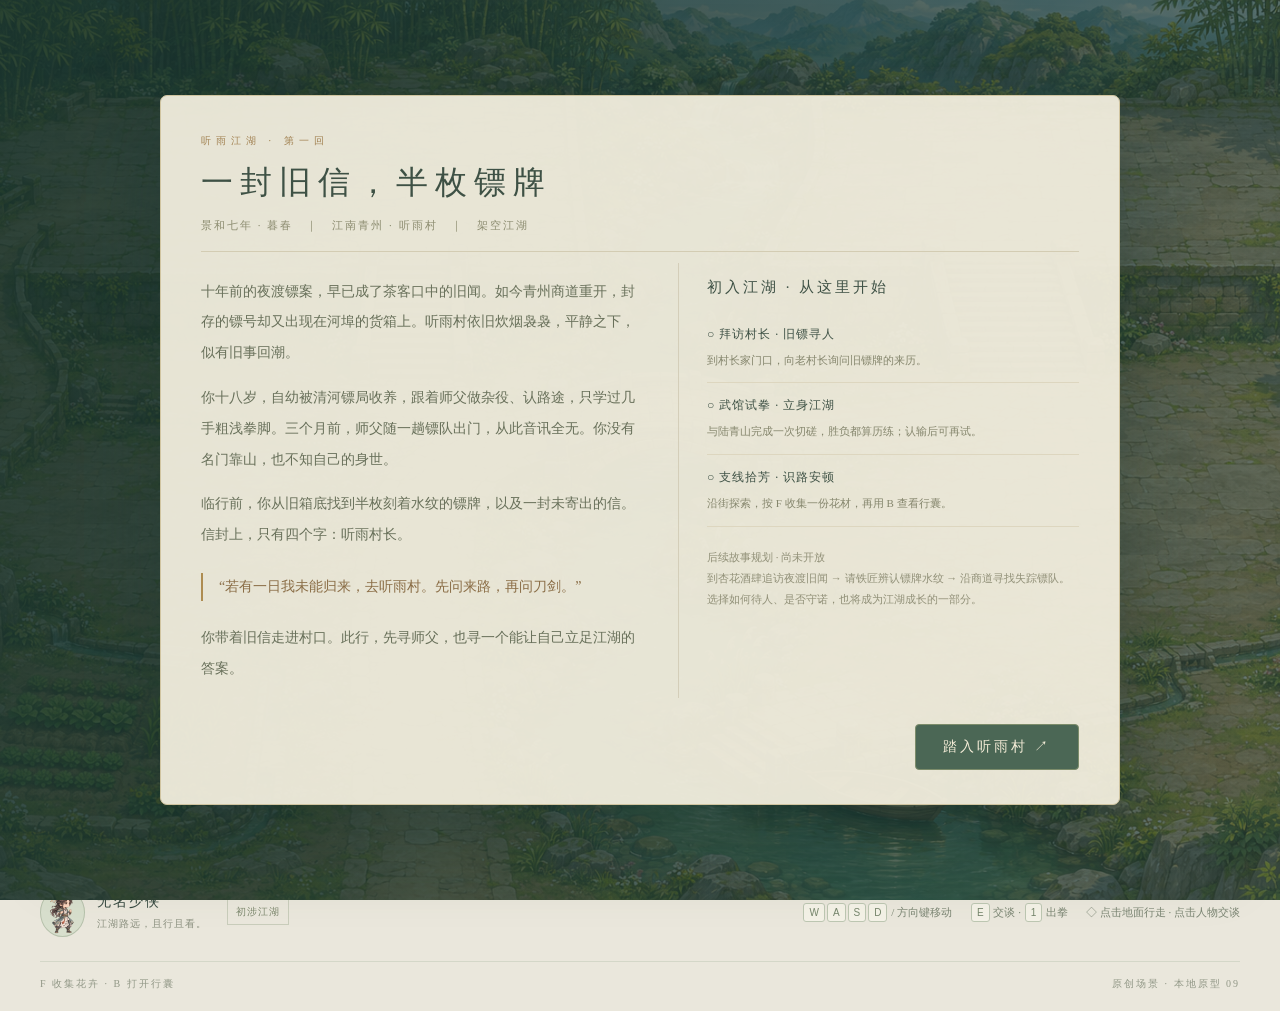
==== index.html @ 092a68ad "Publish Tingyu Jianghu game and GitHub Pages workflow" ====
<!doctype html>
<html lang="zh-CN">
<head>
  <meta charset="UTF-8">
  <meta name="viewport" content="width=device-width, initial-scale=1.0">
  <meta name="theme-color" content="#eae5d8">
  <title>听雨江湖 · 初入听雨村</title>
  <link rel="stylesheet" href="style.css?v=b05a15b15259">
  <link rel="stylesheet" href="battle.css?v=6c089af045e4">
  <link rel="stylesheet" href="map-ui.css?v=7aeaa9b37c58">
  <link rel="stylesheet" href="inventory.css?v=59de237c12a7">
  <link rel="stylesheet" href="story.css?v=f303fef5de98">
</head>
<body>
  <main class="shell">
    <header class="masthead">
      <a class="brand" href="./" aria-label="听雨江湖首页"><span class="seal">听<br>雨</span><div><h1>听雨江湖</h1><p>A LITTLE WORLD OF WUXIA</p></div></a>
      <div class="chapter"><span>江湖手记 · 第一回</span><strong>一蓑烟雨，初入江湖。</strong></div>
      <div class="header-actions"><button id="story-toggle" class="story-toggle" type="button">江湖手记</button><button id="sound-toggle" class="quiet-button" type="button" aria-pressed="false">♫ <span>开启山水声</span></button></div>
    </header>
    <section class="game-frame" aria-label="听雨村探索场景">
      <canvas id="game" width="1280" height="800" tabindex="0" aria-label="用方向键或 WASD 移动，靠近人物后按 E 对话，也可点击地图移动和点击人物对话"></canvas>
      <div class="map-heading"><strong>听雨村</strong><span>·</span><small id="area-name">南埠村口</small></div>
      <button class="quest" id="quest" type="button" title="自动前往村长家拜访老村长"><span id="quest-check">○</span><span id="quest-text">拜访老村长</span><span aria-hidden="true">↗</span></button>
      <button id="interaction" class="interaction" type="button" hidden><kbd>E</kbd> 与老村长交谈</button>
      <div id="loading" class="loading">正在铺开江湖画卷…</div>
      <button id="gather-prompt" class="gather-prompt" type="button" hidden><kbd>F</kbd><span id="gather-label">收集</span></button>
      <div class="map-bottom"><div class="map-buttons"><button id="bag-toggle" class="bag-button" type="button">行囊 <span id="bag-count">0</span> · B</button><button id="find-trainer" class="map-action" type="button">⚔ 寻访武师</button><button id="reset" class="map-action" type="button">↺ 回到村口</button></div></div>
      <div id="dialogue" class="dialogue" hidden role="dialog" aria-modal="true" aria-labelledby="speaker-name">
        <div class="portrait-wrap"><img src="assets/q/village-chief.png" alt="老村长，银发白须，拄着木杖，神情亲切"><span>听雨村 · 村长</span></div>
        <div class="dialogue-content"><div class="speaker-row"><h3 id="speaker-name">老村长</h3><button id="close-dialogue" aria-label="关闭对话" type="button">×</button></div><p id="dialogue-text"></p><div id="choices" class="choices"></div><button id="dialogue-next" type="button">继续 <span>↵</span></button></div>
      </div>
      <section id="battle" class="battle" hidden aria-label="演武场回合制切磋">
        <header class="battle-heading"><div><small id="battle-location">听雨武馆 · 演武院</small><h2>以武会友</h2></div><div class="round-badge">第 <strong id="battle-round">一</strong> 回合<span id="battle-phase">你的回合</span></div><button id="battle-yield" type="button">认输离场 ↗</button></header>
        <div class="combatants">
          <div class="fighter-card hero-card"><div class="fighter-title"><span>你</span><strong>无名少侠</strong><small>拳脚 · 初学</small></div><div class="stat"><span>气血</span><div id="hero-hp-meter" class="meter hp" role="progressbar" aria-label="少侠气血" aria-valuemin="0" aria-valuemax="100"><i id="hero-hp-bar"></i></div><b id="hero-hp">100 / 100</b></div><div class="stat"><span>灵力</span><div id="hero-mp-meter" class="meter mp" role="progressbar" aria-label="少侠灵力" aria-valuemin="0" aria-valuemax="60"><i id="hero-mp-bar"></i></div><b id="hero-mp">10 / 60</b></div></div>
          <span class="versus">切 磋</span>
          <div class="fighter-card enemy-card"><div class="fighter-title"><span>友</span><strong>陆青山</strong><small>听雨村武师</small></div><div class="stat"><span>气血</span><div id="enemy-hp-meter" class="meter hp" role="progressbar" aria-label="陆青山气血" aria-valuemin="0" aria-valuemax="120"><i id="enemy-hp-bar"></i></div><b id="enemy-hp">120 / 120</b></div><div class="stat"><span>灵力</span><div id="enemy-mp-meter" class="meter mp" role="progressbar" aria-label="陆青山灵力" aria-valuemin="0" aria-valuemax="60"><i id="enemy-mp-bar"></i></div><b id="enemy-mp">30 / 60</b></div></div>
        </div>
        <div class="battle-stage" id="battle-stage">
          <canvas id="battle-canvas" aria-label="双方出招、受击和灵力特效的动态战斗画面"></canvas>
          <div id="battle-callout" class="battle-callout">拳脚见真章，点到即止。</div>
          <div class="skill-title" aria-hidden="true"><small>听雨武学</small><strong>推山掌</strong><span>掌风如岳 · 劲贯山河</span></div><span class="stage-caption" id="stage-caption">武馆切磋 · 点到即止</span>
        </div>
        <div class="battle-dock"><div class="battle-toolbar"><span class="q-mode-tag">国风Q版 · 以武会友</span><a href="effects.html" target="_blank" rel="noopener">招式观赏 ↗</a><a href="characters.html" target="_blank" rel="noopener">人物图鉴 ↗</a></div><div class="battle-log"><small>战况 · <span id="turn-hint">请选择行动</span></small><ol id="combat-log" aria-live="polite" aria-relevant="additions"></ol></div><div class="battle-actions"><button id="attack-button" class="attack-button" type="button"><span class="action-icon">拳</span><span><strong>普通攻击</strong><small>徒手出拳 · 灵力 +10</small></span><kbd>1</kbd></button><button id="skill-button" class="skill-button" type="button" disabled title="主角尚未习得技能；普通攻击积攒的灵力，习得技能后可用于释放技能。"><span class="action-icon">术</span><span><strong>技能攻击</strong><small>尚未习得 · 暂不可用</small></span><span class="locked-mark">锁</span></button></div><p class="battle-tip">普通攻击积攒灵力；武师施展「推山掌」消耗 20 灵力。每次切磋重置双方状态。</p></div>
        <div id="battle-result" class="battle-result" hidden role="dialog" aria-modal="true" aria-labelledby="result-title"><div class="result-paper"><small>点到即止 · 以武会友</small><h3 id="result-title">切磋获胜</h3><p id="result-message"></p><div class="result-actions"><button id="battle-again" type="button">再切磋一次</button><button id="battle-return" type="button">返回听雨村 ↗</button></div></div></div>
      </section>
    </section>
    <footer class="below-map"><div class="character-chip"><img src="assets/q/hero-idle.png" alt="Q版无名少侠"><div><strong>无名少侠</strong><span>江湖路远，且行且看。</span></div><span class="level">初涉江湖</span></div><div class="controls"><span><kbd>W</kbd><kbd>A</kbd><kbd>S</kbd><kbd>D</kbd> / 方向键移动</span><span><kbd>E</kbd> 交谈 · <kbd>1</kbd> 出拳</span><span class="mouse-hint">◇ 点击地面行走 · 点击人物交谈</span></div></footer>
    <div class="page-note"><span>F 收集花卉 · B 打开行囊</span><span>原创场景 · 本地原型 09</span></div>
    <div id="announcement" role="status" aria-live="polite"></div>
  </main>
  <section id="story-opening" class="story-overlay" role="dialog" aria-modal="true" aria-labelledby="story-title"><div class="story-paper"><span class="story-kicker">听雨江湖 · 第一回</span><h2 id="story-title">一封旧信，半枚镖牌</h2><p class="story-time">景和七年 · 暮春　｜　江南青州 · 听雨村　｜　架空江湖</p><div class="story-columns"><div class="story-copy"><p>十年前的夜渡镖案，早已成了茶客口中的旧闻。如今青州商道重开，封存的镖号却又出现在河埠的货箱上。听雨村依旧炊烟袅袅，平静之下，似有旧事回潮。</p><p>你十八岁，自幼被清河镖局收养，跟着师父做杂役、认路途，只学过几手粗浅拳脚。三个月前，师父随一趟镖队出门，从此音讯全无。你没有名门靠山，也不知自己的身世。</p><p>临行前，你从旧箱底找到半枚刻着水纹的镖牌，以及一封未寄出的信。信封上，只有四个字：听雨村长。</p><blockquote>“若有一日我未能归来，去听雨村。先问来路，再问刀剑。”</blockquote><p>你带着旧信走进村口。此行，先寻师父，也寻一个能让自己立足江湖的答案。</p></div><div class="story-plan"><h3>初入江湖 · 从这里开始</h3><ol id="story-goals"></ol><p class="story-future">后续故事规划 · 尚未开放<br>到杏花酒肆追访夜渡旧闻 → 请铁匠辨认镖牌水纹 → 沿商道寻找失踪镖队。选择如何待人、是否守诺，也将成为江湖成长的一部分。</p></div></div><button id="story-enter" class="story-enter" type="button" disabled>踏入听雨村 ↗</button></div></section>
  <div id="inventory" class="bag-overlay" hidden role="dialog" aria-modal="true" aria-labelledby="bag-title"><section class="bag-paper"><header class="bag-header"><div><small>江南拾芳 · 随身收藏</small><h2 id="bag-title">少侠行囊</h2></div><button type="button" class="bag-close" id="bag-close" aria-label="关闭背包">×</button></header><p id="bag-summary" class="bag-summary"></p><div class="bag-content"><div id="bag-grid" class="bag-grid" aria-label="背包物品"></div><div class="bag-detail"><div id="bag-detail"></div><div id="discard-menu" class="discard-menu" hidden><p id="discard-name"></p><small>每次丢弃 1 件，丢弃后无法恢复。</small><button id="discard-confirm" type="button">F 确认丢弃</button><button id="discard-cancel" type="button">取消</button></div><p id="bag-feedback" role="status" aria-live="polite"></p></div></div><p class="bag-hint">靠近花草后按 F 收集 · 右键物品后按 F 丢弃 1 件 · Esc 取消 / B 关闭<br><span id="bag-save"></span></p></section></div>
  <script src="combat-rules.js?v=63e7a4c0273d"></script>
  
  <script src="battle-moves.js?v=f5ea6c42d061"></script>
  <script src="sprite-data.js?v=fbec480159ad"></script>
  <script src="sprites.js?v=988a672d74dd"></script>
  <script src="hero-run.js?v=68e877566130"></script>
  <script src="battle-fx.js?v=576c2b19f755"></script>
  <script src="battle-scenes.js?v=ff601210da5a"></script>
  <script src="battle.js?v=c4dcf87f271e"></script>
  <script src="village-map.js?v=37a599cad30b"></script>
  <script src="gathering.js?v=d74dd4d7166d"></script>
  <script src="inventory.js?v=5f279bfc6539"></script>
  <script src="story.js?v=ff6163a1b341"></script>
  <script src="story-view.js?v=45f45557c646"></script>
  <script src="game.js?v=48444708b283"></script>
</body>
</html>
---- style.css ----
:root{color-scheme:light;--ink:#35483f;--muted:#7b8273;--paper:#f2eee3;--line:#d4d6c8;--accent:#647c68}
*{box-sizing:border-box}body{margin:0;background:#eae7dc;color:var(--ink);font-family:"Songti SC","STSong","Noto Serif CJK SC",serif;background-image:radial-gradient(ellipse at 5% 0%,#f9f5e9 0,transparent 60%)}button,a,canvas{-webkit-tap-highlight-color:transparent}button{font:inherit;cursor:pointer}button:focus-visible,a:focus-visible{outline:2px solid #a96c43;outline-offset:4px}button{color:inherit}button:hover{filter:brightness(.92)}.shell{max-width:1360px;margin:auto;padding:30px 40px 20px}.masthead{display:flex;align-items:center;justify-content:space-between;margin-bottom:26px;gap:25px}.brand{display:flex;gap:14px;align-items:center;text-decoration:none;color:inherit}.seal{background:#a45139;color:#fff4d7;display:grid;place-content:center;width:39px;height:55px;font-size:19px;line-height:23px;border-radius:3px 2px 5px 2px;box-shadow:inset 0 0 0 3px #b56a4d,inset 0 0 0 4px #ddb08c;transform:rotate(-3deg)}h1{font-size:29px;letter-spacing:6px;font-weight:600;margin:0 0 5px}.brand p{margin:0;font:8px/1.5 sans-serif;letter-spacing:2.9px;color:#8b9181}.chapter{text-align:center;padding-right:60px}.chapter span{display:block;letter-spacing:4px;color:#899080;font-size:10px;margin-bottom:9px}.chapter strong{font-size:15px;letter-spacing:3px;font-weight:400}.quiet-button{border:1px solid #c7cebf;background:#f3f0e6a8;border-radius:30px;padding:10px 16px;display:flex;gap:9px;font-size:12px;white-space:nowrap}.quiet-button[aria-pressed=true]{background:#dce4d6}.game-frame{position:relative;border:7px solid #f6f3e9;border-radius:7px;box-shadow:0 18px 50px #46534218,0 0 0 1px #c9cdbd;overflow:hidden;background:#cad3b4;isolation:isolate}canvas{display:block;width:100%;height:auto;aspect-ratio:1.6;outline:none;touch-action:none;cursor:crosshair}.location{position:absolute;left:3.5%;top:5%;display:flex;gap:15px;pointer-events:none}.location-line{height:86px;width:2px;background:linear-gradient(#687e61,transparent)}.location small{font-size:11px;letter-spacing:4px;color:#6c8067}.location h2{font-size:36px;letter-spacing:8px;margin:9px 0 7px;font-weight:500}.location p{font-size:11px;letter-spacing:2px;color:#75876d;margin:0}.weather{position:absolute;right:3%;top:5%;display:flex;gap:10px;align-items:center;pointer-events:none}.sun{font:34px serif;color:#a48e55}.weather div{font-size:17px;letter-spacing:3px}.weather small{display:block;font-size:10px;letter-spacing:1px;margin-top:5px;color:#768168}.quest{position:absolute;top:22%;left:3.5%;display:flex;align-items:center;gap:10px;padding:12px 14px;background:#f8f5e3dc;border:1px solid #e8e8cd;box-shadow:0 5px 16px #50633b09;border-radius:3px;pointer-events:none}.quest-icon{font-size:21px;color:#9a8050;border-right:1px solid #c9cdb4;padding-right:12px}.quest small{font-size:10px;letter-spacing:3px;color:#8b9478}.quest p{font-size:12px;margin:5px 0 0}.quest #quest-check{margin-left:5px;color:#9b9f7c}.quest.done{background:#edf1dedf}.quest.done #quest-check{color:#54744e}.map-bottom{position:absolute;bottom:17px;left:24px;right:20px;display:flex;align-items:center;justify-content:space-between}.map-caption{font-size:10px;letter-spacing:3px;color:#536b4f;background:#f3f3dd9c;padding:7px 10px}.map-action{border:1px solid #b8c3a4;background:#f4f2e1dc;border-radius:4px;padding:8px 12px;font-size:11px}.interaction{position:absolute;left:50%;bottom:9%;transform:translateX(-50%);background:#314c3fe8;color:#f4f1d9;border:1px solid #94a187;border-radius:30px;padding:10px 18px;font-size:12px;pointer-events:none;white-space:nowrap;box-shadow:0 4px 15px #304c3c22}.interaction kbd{background:#eff1de;color:#435b42;margin-right:7px}.below-map{display:flex;justify-content:space-between;align-items:center;margin-top:21px;gap:16px}.character-chip{display:flex;align-items:center;gap:12px}.character-chip img{width:45px;height:49px;object-fit:contain;background:#d8dfcd;border-radius:50%;border:1px solid #b7c2ac}.character-chip strong{display:block;font-size:14px;letter-spacing:2px;font-weight:500}.character-chip div>span{font-size:10px;color:#8c9180;display:block;margin-top:6px;letter-spacing:1px}.level{font-size:10px;padding:5px 8px;border:1px solid #c9cdbb;color:#7c876d;letter-spacing:1px;margin-left:8px}.controls{display:flex;gap:18px;font-size:11px;color:#7b8573;align-items:center}.controls>span{white-space:nowrap}kbd{font:10px sans-serif;border:1px solid #bdc7b2;padding:3px 5px;margin:0 1px;border-radius:3px;display:inline-block;background:#f4f2e7;color:#76866c}.page-note{display:flex;justify-content:space-between;margin-top:24px;padding-top:15px;border-top:1px solid #d4d7c8;font-size:10px;letter-spacing:2px;color:#929887}.dialogue{position:absolute;left:3%;right:3%;bottom:5%;min-height:205px;display:flex;background:#f8f4e8f7;box-shadow:0 12px 50px #293e3040;border:1px solid #c2c7ac;border-radius:5px;backdrop-filter:blur(9px);z-index:5;padding:17px 24px 19px 15px;gap:22px}.portrait-wrap{width:122px;flex-shrink:0;text-align:center;border-right:1px solid #d9d9c7;padding-right:12px;background:radial-gradient(ellipse,#d9dfc6 0,transparent 68%)}.portrait-wrap img{width:105px;height:139px;object-fit:contain;filter:drop-shadow(0 3px 3px #43573e24)}.portrait-wrap span{font-size:10px;color:#8b9079;white-space:nowrap;display:block;letter-spacing:1px}.dialogue-content{flex:1;min-width:0;display:flex;flex-direction:column}.speaker-row{display:flex;align-items:center;justify-content:space-between}.speaker-row h3{font-size:20px;letter-spacing:4px;font-weight:500;margin:3px 0 9px}.speaker-row button{border:0;background:none;font:25px sans-serif;color:#90967e;padding:0 6px}.dialogue-content p{font-size:15px;line-height:1.9;letter-spacing:1px;min-height:57px;margin:1px 0 14px}.dialogue-content #dialogue-next{border:0;background:none;align-self:flex-end;font-size:12px;letter-spacing:2px;color:#6e7f60;margin-top:auto;padding:7px 0 0 20px}.dialogue-content #dialogue-next span{font-size:16px;margin-left:8px}.choices{display:flex;gap:10px;flex-wrap:wrap;margin-top:auto}.choices button{background:#e4e8d6;border:1px solid #bdc8aa;border-radius:3px;padding:9px 15px;font-size:12px;letter-spacing:1px}.loading{position:absolute;inset:0;display:grid;place-content:center;background:#e6e9d7;font-size:20px;letter-spacing:6px}#announcement{position:fixed;top:24px;left:50%;transform:translateX(-50%);font-size:13px;background:#334b3feF;color:#f7f0d9;padding:12px 24px;border-radius:5px;opacity:0;pointer-events:none;transition:opacity .2s;z-index:10}#announcement.visible{opacity:1}[hidden]{display:none!important}@media(min-width:1500px){.shell{padding-top:40px}}@media(max-width:1000px){.shell{padding:22px}.chapter{padding:0}.mouse-hint{display:none}.controls{gap:10px}.quest{top:25%;padding:8px 10px}.location h2{font-size:28px}.location p{display:none}}@media(max-width:650px){.shell{padding:15px 10px}.masthead{gap:10px;margin-bottom:16px}.brand{gap:9px}h1{font-size:22px;letter-spacing:3px}.seal{height:45px;width:32px;font-size:16px;line-height:19px}.brand p{font-size:6px;letter-spacing:1.5px}.chapter{display:none}.quiet-button{font-size:10px;padding:8px 10px}.game-frame{border-width:4px}canvas{height:68vh;min-height:430px;aspect-ratio:auto}.location h2{font-size:28px}.location small{font-size:9px}.weather{top:5%;right:4%}.weather div{font-size:14px}.weather .sun{font-size:28px}.quest{top:23%;gap:7px}.quest p{font-size:10px}.quest small{font-size:9px}.quest-icon{font-size:17px;padding-right:7px}.location-line{height:65px}.below-map{align-items:flex-start;margin-top:15px}.character-chip{gap:7px}.character-chip img{width:35px;height:40px}.character-chip strong{font-size:12px}.character-chip div>span{font-size:9px}.level{display:none}.controls{font-size:10px;flex-direction:column;align-items:flex-end;gap:8px}.controls>span:first-child{font-size:0}.controls>span:first-child kbd{display:none}.controls>span:first-child:after{content:'点击地面移动';font-size:10px}.controls>span:nth-child(2){font-size:0}.controls>span:nth-child(2) kbd{display:none}.controls>span:nth-child(2):after{content:'点击人物交谈';font-size:10px}.dialogue{gap:10px;padding:12px;left:2%;right:2%;bottom:7%;min-height:220px}.portrait-wrap{width:62px;padding-right:6px}.portrait-wrap img{width:58px;height:120px}.portrait-wrap span{font-size:8px;white-space:normal;line-height:1.8}.speaker-row h3{font-size:17px}.dialogue-content p{font-size:13px;line-height:1.8;letter-spacing:0}.choices button{padding:8px;font-size:11px}.page-note{font-size:8px;letter-spacing:1px}.map-bottom{left:12px;right:12px;bottom:12px}.map-caption{font-size:8px;padding:6px}.map-action{font-size:10px}.interaction{font-size:11px}}
---- battle.css ----
/* Layout uses four separate grid rows: heading / status / stage / actions.
   Fighters and all effects are clipped to the stage, never behind the HUD. */
.map-buttons{display:flex;gap:8px}
.game-frame.in-battle{height:760px;min-height:760px}
.in-battle> :not(#battle){visibility:hidden;pointer-events:none}
.battle{position:absolute;inset:0;z-index:8;overflow:hidden;background:#efebdd;color:#35483f;display:grid;grid-template-rows:auto auto minmax(280px,1fr) auto}
.battle-heading{display:flex;align-items:center;justify-content:space-between;gap:12px;padding:21px 4% 16px;background:linear-gradient(100deg,#f7f3e7,#e8e6d7)}
.battle-heading small{font-size:10px;letter-spacing:3px;color:#8a9079}
.battle-heading h2{margin:5px 0 0;font-size:24px;font-weight:500;letter-spacing:6px}
.round-badge{text-align:center;font-size:12px;letter-spacing:3px}
.round-badge strong{font-size:23px;font-weight:400;color:#967b4d}
.round-badge>span{display:block;font-size:10px;letter-spacing:2px;margin-top:5px;color:#6d8066}
.battle-heading>button{border:1px solid #bec5ad;border-radius:3px;background:#f5f1e2aa;padding:9px 11px;font-size:11px}
.combatants{display:flex;align-items:center;justify-content:space-between;gap:20px;padding:0 4% 16px;background:#efecdf;border-bottom:1px solid #c5cbb2;position:relative;z-index:1}
.fighter-card{width:41%;max-width:450px;border:1px solid #b8c3a6;background:#f8f5e9;padding:12px 15px;border-radius:4px;box-shadow:0 3px 13px #4c614309}
.enemy-card{background:#f4eddd;border-color:#c8bda1}
.fighter-title{display:flex;align-items:center;gap:8px;margin-bottom:10px}
.fighter-title>span{display:inline-grid;place-content:center;width:20px;height:20px;border:1px solid #9eaf8d;font-size:10px;background:#e1e8d0}
.enemy-card .fighter-title>span{background:#e7dcc2;border-color:#c4ad87}
.fighter-title strong{font-weight:500;letter-spacing:2px;font-size:16px}
.fighter-title small{font-size:10px;color:#8e947d;margin-left:auto;white-space:nowrap}
.stat{display:flex;align-items:center;gap:8px;margin-top:7px}
.stat>span{font-size:10px;color:#7f8972;white-space:nowrap}
.stat b{width:66px;text-align:right;font:11px/1.2 Georgia,serif;color:#64735e;white-space:nowrap}
.meter{height:7px;background:#d9dbc6;flex:1;min-width:16px;border-radius:5px;overflow:hidden;box-shadow:inset 0 1px 2px #4c63411b}
.meter i{display:block;width:100%;height:100%;border-radius:5px;transition:width .55s cubic-bezier(.16,.8,.25,1)}
.hp i{background:linear-gradient(90deg,#6a8b62,#a1b875)}.mp i{background:linear-gradient(90deg,#5c909b,#9bbdb3)}
.versus{font-size:15px;letter-spacing:6px;color:#87917a;white-space:nowrap}
.battle-stage{position:relative;min-height:280px;overflow:hidden;background:#c8ceb3;isolation:isolate}
.battle-stage>canvas{position:absolute;inset:0;width:100%;height:100%;cursor:default;aspect-ratio:auto;min-height:0}
.battle-callout{position:absolute;left:15%;right:15%;top:14px;text-align:center;font-size:12px;letter-spacing:3px;color:#5b7160;pointer-events:none;text-shadow:0 1px 5px #fff8e1}
.battle-callout:before,.battle-callout:after{content:'—';color:#a9af91;margin:0 12px}
.skill-title{position:absolute;left:50%;top:8px;min-width:190px;transform:translate(-50%,-5px);display:flex;align-items:center;flex-direction:column;gap:4px;padding:5px 22px;opacity:0;pointer-events:none;transition:opacity .18s,transform .18s;background:linear-gradient(90deg,transparent,#294f40d9 25%,#294f40d9 75%,transparent);color:#f2d58b}
.skill-title small{font-size:8px;letter-spacing:5px;color:#c1d6ad}.skill-title strong{font-size:25px;letter-spacing:8px;font-weight:500;line-height:1.1;text-shadow:0 1px 2px #20382d,0 0 12px #d6bc6666}.skill-title>span{font-size:8px;letter-spacing:2px;color:#d7d9b4}
.skill-active .skill-title{opacity:1;transform:translate(-50%,0)}.skill-active .battle-callout{opacity:0}
.stage-caption{position:absolute;bottom:9px;left:15px;font-size:9px;letter-spacing:3px;color:#7e8a70;pointer-events:none}
.battle-dock{padding:13px 4% 12px;background:#f2eee1;border-top:1px solid #c4c9b0;display:grid;grid-template-columns:1fr 1fr;column-gap:25px;row-gap:10px;align-items:center}
.battle-toolbar{grid-column:1/-1;display:flex;align-items:center;gap:18px;padding-bottom:10px;border-bottom:1px solid #d7d9c6;color:#818a73;font-size:10px}
.battle-toolbar .q-mode-tag{margin-right:auto;letter-spacing:2px;color:#66795e}.battle-toolbar a{font-size:11px;color:#748567;text-decoration:none;white-space:nowrap}.battle-toolbar a:hover{color:#a0773b}
.appearance-controls>span{letter-spacing:2px;color:#536e5c}.appearance-controls label{display:flex;align-items:center;gap:7px}
.appearance-controls select{font:11px 'Songti SC',serif;color:#566c59;border:1px solid #c4cbb5;border-radius:3px;background:#f8f5e9;padding:5px 23px 5px 8px;cursor:pointer}
.appearance-controls select:focus-visible{outline:2px solid #82977b;outline-offset:2px}
.battle-log{min-width:0}.battle-log>small{font-size:10px;letter-spacing:2px;color:#939881}.battle-log>small span{color:#748367}
.battle-log ol{list-style:none;padding:0;margin:9px 0 0;height:47px;overflow:auto;scrollbar-width:thin;scrollbar-color:#c1c8af transparent}
.battle-log li{font-size:11px;line-height:1.9;color:#6e7c62}.battle-log li:first-child{color:#3e5946}
.battle-actions{display:flex;gap:10px}.battle-actions>button{width:50%;display:flex;align-items:center;gap:10px;text-align:left;border-radius:4px;padding:12px 10px}
.attack-button{background:#e1e8d1;border:1px solid #92aa7e;color:#3d5c42;box-shadow:inset 0 1px #f2f5e7}
.battle-actions button strong{font-size:14px;font-weight:500;display:block;letter-spacing:2px;white-space:nowrap}
.battle-actions button small{display:block;font-size:9px;color:#7c8d6c;white-space:nowrap;margin-top:6px}
.action-icon{font-size:22px;padding-right:8px;border-right:1px solid #acba98;line-height:32px}
.battle-actions kbd,.locked-mark{margin-left:auto;font-size:10px}
.skill-button{background:#e4e4d7;border:1px solid #c8cbba;color:#939781}.skill-button .action-icon{border-color:#c7cbb8}.skill-button small{color:#999d8a!important}
.locked-mark{border:1px solid #c9ccbb;padding:4px;border-radius:3px;color:#a4a894}
.battle button:disabled{cursor:not-allowed;filter:saturate(.5);opacity:.62}
.battle-tip{grid-column:1/-1;font-size:10px;color:#899178;letter-spacing:.5px;margin:0;text-align:center}
.battle-result{position:absolute;inset:0;background:#34493c70;backdrop-filter:blur(4px);display:grid;place-items:center;padding:20px;z-index:10}
.result-paper{width:min(440px,100%);padding:33px;text-align:center;background:#f4eedc;border:1px solid #d1c49f;box-shadow:0 20px 70px #1d322e40;border-radius:5px}
.result-paper>small{font-size:10px;letter-spacing:4px;color:#9c987c}.result-paper h3{font-size:29px;font-weight:500;letter-spacing:5px;margin:21px 0;color:#617953}
.result-paper p{font-size:13px;line-height:2;letter-spacing:1px;color:#7c826b}.result-actions{display:flex;justify-content:center;gap:10px;margin-top:24px}
.result-actions button{border:1px solid #b6bfa2;background:#e5e8d2;padding:11px 14px;font-size:12px;border-radius:3px;white-space:nowrap}
.result-actions button:last-child{background:#627a5e;color:#f6f0d9;border-color:#627a5e}.is-hit{animation:card-hit .45s ease-out}
@keyframes card-hit{0%,45%{box-shadow:0 0 0 3px #bb62464a;background:#f4d4b8}100%{box-shadow:none}}
@media(max-width:1000px){
  .fighter-card{padding:10px;width:45%}.fighter-title strong{font-size:14px}.fighter-title small{display:none}.combatants{gap:8px}.versus{font-size:12px;letter-spacing:2px}
  .battle-dock{grid-template-columns:1fr;gap:10px}.battle-log{display:flex;align-items:flex-start;gap:10px}.battle-log>small{padding-top:3px;white-space:nowrap;line-height:1.8}.battle-log>small>span{display:block}.battle-log ol{height:40px;margin:0;flex:1}
  .battle-actions>button{justify-content:center;padding:10px 12px}.battle-actions button small{font-size:10px}.battle-actions kbd,.locked-mark{margin-left:10px}.battle-tip{font-size:9px;line-height:1.7}.battle-heading h2{font-size:22px}.stat{gap:5px}.stat b{width:58px}
}
@media(max-width:650px){
  .game-frame.in-battle{height:710px;min-height:710px}.battle{grid-template-rows:auto auto minmax(300px,1fr) auto}.battle-heading{padding:16px 4% 14px}.battle-heading small{font-size:8px;letter-spacing:2px}.battle-heading h2{font-size:20px;letter-spacing:4px}.battle-heading>button{font-size:9px;padding:7px}.round-badge{font-size:10px;letter-spacing:1px}.round-badge strong{font-size:19px}.round-badge>span{font-size:9px}
  .combatants{gap:8px;padding-bottom:14px}.fighter-card{padding:9px 7px;width:49%}.fighter-title{gap:5px;margin-bottom:9px}.fighter-title strong{font-size:12px;letter-spacing:1px}.fighter-title>span{width:17px;height:17px;font-size:9px}.versus{display:none}.stat{gap:4px;margin-top:7px}.stat>span{font-size:9px}.stat b{font-size:10px;width:56px}.meter{height:6px}
  .battle-callout{font-size:11px;letter-spacing:1px;left:5%;right:5%}.battle-dock{padding:10px 4% 12px;gap:8px}.appearance-controls{gap:10px;padding-bottom:8px;font-size:9px}.appearance-controls>span{letter-spacing:1px}.appearance-controls label{gap:4px}.appearance-controls select{font-size:10px;padding:5px}
  .battle-log li{font-size:10px;line-height:1.9}.battle-log>small{font-size:9px;letter-spacing:1px}.battle-actions{gap:8px}.battle-actions>button{padding:9px 7px;gap:8px}.battle-actions button strong{font-size:13px;letter-spacing:1px}.battle-actions button small{font-size:8px}.action-icon{font-size:21px;padding-right:7px}.battle-actions kbd{display:none}.locked-mark{margin-left:0;font-size:8px}.battle-tip{font-size:8px;letter-spacing:0;text-align:left}.result-paper{padding:25px 19px}.result-paper h3{font-size:25px;letter-spacing:3px}.result-paper p{font-size:12px}.result-actions button{font-size:11px}.map-buttons{gap:5px}
}

.portrait-link{margin-left:auto;text-decoration:none;color:#6b8167;font-size:10px;white-space:nowrap}.portrait-link:hover{color:#9b764f}@media(max-width:430px){.appearance-controls{flex-wrap:wrap;gap:7px}.portrait-link{margin-left:0;font-size:9px}.appearance-controls>span{display:none}}

.appearance-note{font-size:9px;color:#8c967e;letter-spacing:0!important}.appearance-controls{flex-wrap:wrap}@media(max-width:650px){.appearance-note{display:none}}
---- map-ui.css ----
/* The painted village is the focus; map controls stay compact at the edges. */
.map-heading{position:absolute;left:18px;top:16px;display:flex;align-items:center;gap:8px;padding:7px 11px;background:#f7f2e6dd;border:1px solid #faf7e8a3;border-radius:4px;color:#3d5141;box-shadow:0 2px 12px #293e2510;pointer-events:none;max-width:calc(100% - 36px)}
.map-heading strong{font-size:14px;font-weight:500;letter-spacing:3px;white-space:nowrap}.map-heading>span{color:#9a9a7c}.map-heading small{font-size:10px;letter-spacing:1px;white-space:nowrap;text-overflow:ellipsis;overflow:hidden;color:#78806a}
.quest{position:absolute;left:18px;top:59px;display:flex;align-items:center;gap:7px;width:auto;max-width:calc(100% - 36px);padding:6px 10px;border:1px solid #e9dfc7;background:#f7f1dfeb;border-radius:4px;box-shadow:0 2px 10px #273d2310;font-size:10px;line-height:1.2;letter-spacing:1px;pointer-events:auto;text-align:left;color:#716747}
.quest #quest-check{margin:0;color:#aa8953;font-size:10px}.quest #quest-text{white-space:nowrap;overflow:hidden;text-overflow:ellipsis}.quest>span:last-child{color:#9e8b5d;font-size:11px;margin-left:5px}.quest.done{background:#edf1e1eb;border-color:#dce4cc}.quest:hover{background:#fff7df}.quest:focus-visible{outline-offset:2px}
.map-bottom{left:auto;right:16px;bottom:16px}.map-action{font-size:10px;padding:8px 11px;border-color:#d4d0b9;background:#f6f1e2ed;box-shadow:0 2px 10px #33482d14;color:#535f45}.game-frame{border-width:5px}.game-frame:not(.in-battle){background:#7b9273}.loading{background:#eae7d8f2;color:#586a4e;letter-spacing:3px;font-size:15px}.interaction{bottom:7%;padding:8px 14px;font-size:11px}
@media(max-width:650px){.map-heading{left:10px;top:10px;padding:6px 9px;gap:6px;max-width:calc(100% - 20px)}.map-heading strong{font-size:12px;letter-spacing:2px}.map-heading small{font-size:9px;letter-spacing:0}.quest{left:10px;top:48px;font-size:9px;padding:6px 8px;max-width:calc(100% - 20px)}.map-bottom{left:auto;right:10px;bottom:10px}.map-buttons{gap:5px}.map-action{font-size:9px;padding:7px 8px}.game-frame{border-width:3px}}
---- inventory.css ----
.town-actions{display:flex;gap:6px}.bag-button{background:#f5efdbed;border:1px solid #c9b98f;border-radius:4px;padding:8px 12px;color:#665736;font-size:11px}
.bag-overlay{position:fixed;inset:0;background:#1c302b80;backdrop-filter:blur(4px);z-index:30;display:grid;place-items:center;padding:18px}.bag-paper{width:min(760px,100%);max-height:88vh;overflow:auto;background:#f2eddf;border:1px solid #b9b99a;border-radius:8px;box-shadow:0 22px 90px #152b2b55;padding:26px;color:#425344}.bag-header{display:flex;align-items:center;justify-content:space-between;border-bottom:1px solid #d0cbb6;padding-bottom:18px}.bag-header small{font-size:10px;letter-spacing:4px;color:#93856b}.bag-header h2{font-weight:500;font-size:25px;letter-spacing:6px;margin:7px 0 0}.bag-close{border:0;background:none;font-size:26px;color:#7f866f}.bag-summary{font-size:11px;color:#8b8b73;line-height:1.8}.bag-content{display:grid;grid-template-columns:1.5fr 1fr;gap:22px;margin-top:20px}.bag-grid{display:grid;grid-template-columns:repeat(3,1fr);gap:9px;align-content:start}.bag-slot{aspect-ratio:1;position:relative;display:flex;flex-direction:column;justify-content:center;align-items:center;border:1px solid #cfcab3;background:#e6e4d3;border-radius:5px;padding:4px;color:#5b684b}.bag-slot[aria-pressed=true]{border-color:#9c7e46;background:#f4e8cc;box-shadow:inset 0 0 0 1px #b49b64}.bag-slot img{width:72%;height:67%;object-fit:contain}.bag-slot span{font-size:10px}.bag-slot b{position:absolute;right:7px;top:5px;font-size:11px;color:#8c7045}.bag-slot.empty{opacity:.45;pointer-events:none}.bag-detail{border-left:1px solid #d2ceb9;padding-left:22px}.bag-detail img{display:block;width:150px;height:150px;object-fit:contain;max-width:100%;margin:auto}.bag-detail h3{font-size:19px;font-weight:500;letter-spacing:3px}.bag-detail p{font-size:12px;line-height:2;color:#7b8169}.bag-hint{font-size:10px;line-height:1.8;color:#92977e;margin:22px 0 0}.bag-empty{font-size:12px;line-height:2;color:#8a8e77}
@media(max-width:650px){.bag-paper{padding:18px}.bag-content{grid-template-columns:1.4fr 1fr;gap:12px}.bag-detail{padding-left:12px}.bag-detail img{height:100px}.bag-slot span{font-size:9px}.bag-detail p{font-size:11px}.bag-button{padding:7px 8px;font-size:10px}}

/* One compact style and one position for both mutually exclusive actions. */
.interaction,.gather-prompt{position:absolute;bottom:7%;left:50%;transform:translateX(-50%);display:flex;align-items:center;gap:0;max-width:calc(100% - 24px);border:1px solid #94a187;border-radius:30px;background:#314c3fe8;color:#f4f1d9;padding:8px 14px;font:11px "Songti SC",serif;white-space:nowrap;box-shadow:0 4px 15px #304c3c22;pointer-events:auto;z-index:3}.interaction kbd,.gather-prompt kbd{background:#eff1de;color:#435b42;margin-right:7px}.gather-prompt:disabled{opacity:.8;cursor:default}
---- story.css ----
.story-overlay{position:fixed;inset:0;z-index:40;display:grid;place-items:center;padding:24px;background:linear-gradient(105deg,#18332de8,#243d35a8),url('assets/maps/terrain.png') center/cover;overflow:auto}.story-paper{width:min(960px,100%);max-height:92vh;overflow:auto;background:#f4efdfef;color:#3e5145;border:1px solid #d0c4a0;border-radius:7px;box-shadow:0 20px 100px #102a2866;padding:34px 40px}.story-kicker{font-size:10px;letter-spacing:5px;color:#a28252}.story-paper h2{font-size:32px;font-weight:500;letter-spacing:7px;margin:13px 0}.story-time{font-size:11px;letter-spacing:2px;color:#8c8c70;border-bottom:1px solid #d3ccb3;padding-bottom:18px}.story-columns{display:grid;grid-template-columns:1.1fr 1fr;gap:36px}.story-copy p{font-size:14px;line-height:2.2;color:#68705a}.story-copy blockquote{font-size:14px;line-height:2;margin:22px 0;padding-left:16px;border-left:2px solid #ae8c51;color:#8a6d46}.story-plan{border-left:1px solid #d4ceb9;padding-left:28px}.story-plan h3{font-size:15px;font-weight:500;letter-spacing:3px}.story-plan ol{list-style:none;padding:0;margin:0}.story-plan li{padding:12px 0;border-bottom:1px solid #ddd6bf}.story-plan strong{font-size:12px;font-weight:500;letter-spacing:1px}.story-plan li p{font-size:11px;line-height:1.9;color:#85866d;margin:7px 0 0}.goal-done strong{color:#8b947a}.story-future{font-size:11px;line-height:1.9;color:#919078;margin-top:20px}.story-enter{display:block;margin:26px 0 0 auto;border:1px solid #7c8c6a;border-radius:4px;background:#4b6755;color:#f5edd8;padding:13px 27px;font:14px 'Songti SC',serif;letter-spacing:3px}.story-enter:disabled{opacity:.5}.story-toggle{border:1px solid #c7cebf;background:#f3f0e6a8;border-radius:20px;padding:9px 13px;font-size:11px;white-space:nowrap}.header-actions{display:flex;align-items:center;gap:8px}.discard-menu{margin-top:16px;border:1px solid #b68d70;border-radius:4px;background:#f6e9d6;padding:12px;color:#855333}.discard-menu p{font-size:12px;line-height:1.8;margin:0 0 10px}.discard-menu small{display:block;font-size:10px;line-height:1.7;color:#a07f65;margin-bottom:10px}.discard-menu button{border:1px solid #b49778;background:#fff6e7;border-radius:3px;padding:7px 10px;color:#7c593b;font-size:11px}.discard-menu button+button{margin-left:5px}#bag-feedback{font-size:11px;min-height:15px;color:#9c7747}
@media(max-width:650px){.story-overlay{padding:12px}.story-paper{padding:24px 21px;max-height:95vh}.story-paper h2{font-size:25px;letter-spacing:4px}.story-columns{grid-template-columns:1fr;gap:5px}.story-plan{border-left:0;border-top:1px solid #d4ceb9;padding-left:0}.story-copy p{font-size:13px}.story-copy blockquote{font-size:12px;margin:14px 0}.story-time{line-height:1.8}.story-enter{margin-top:18px;width:100%}.story-toggle{font-size:10px;padding:8px 10px}.header-actions{gap:5px}}
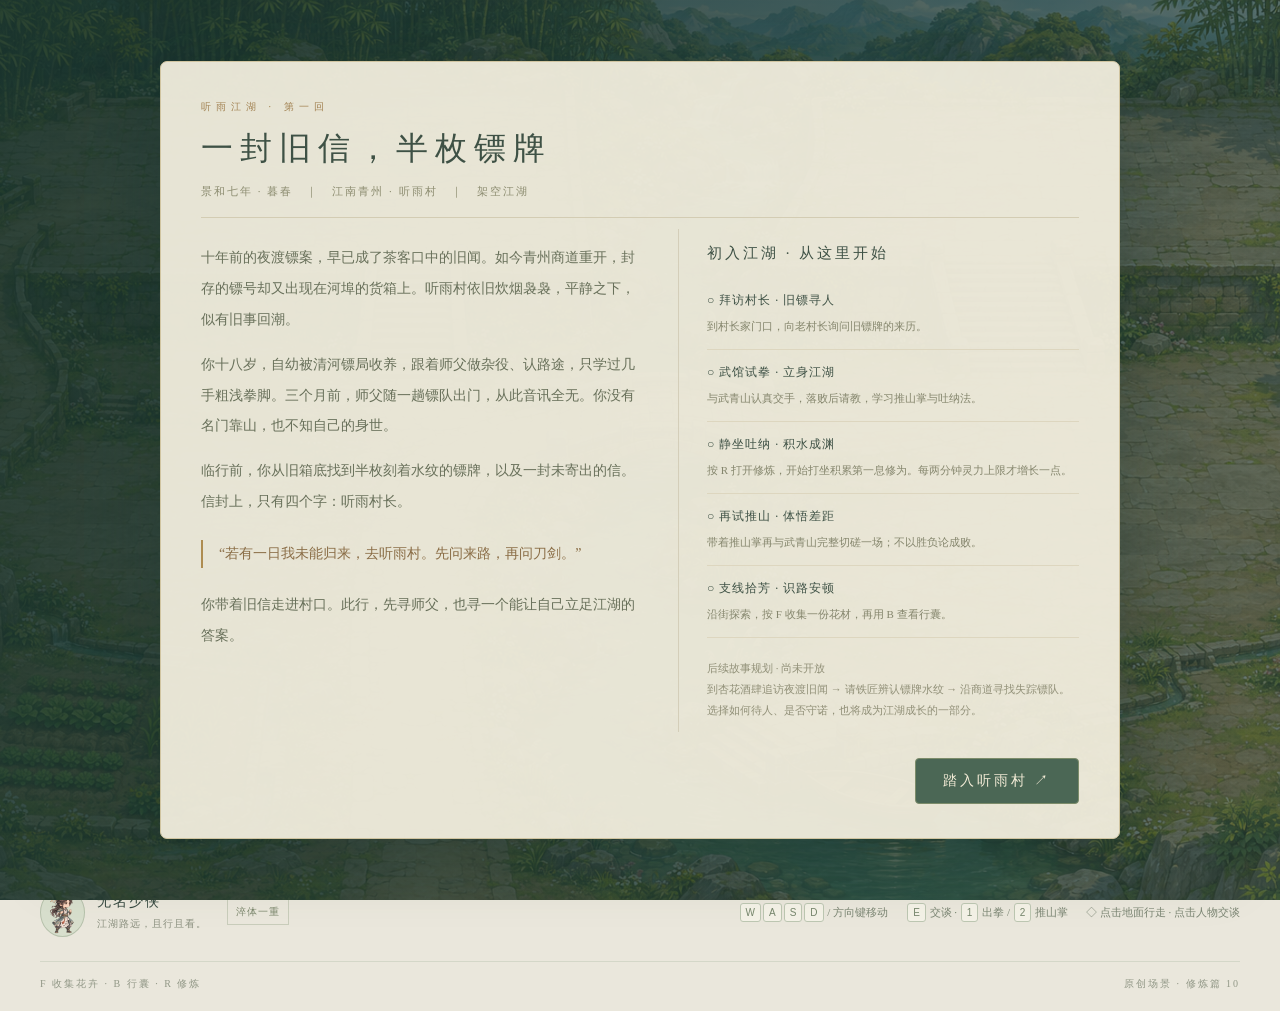
==== commit 2e3ec37c: "Add shared martial progression and Wuqingshan teaching story" ====
--- a/index.html
+++ b/index.html
@@ -5,10 +5,11 @@
   <meta name="viewport" content="width=device-width, initial-scale=1.0">
   <meta name="theme-color" content="#eae5d8">
   <title>听雨江湖 · 初入听雨村</title>
-  <link rel="stylesheet" href="style.css?v=b05a15b15259">
-  <link rel="stylesheet" href="battle.css?v=6c089af045e4">
+  <link rel="stylesheet" href="style.css?v=3a0aa2c23633">
+  <link rel="stylesheet" href="battle.css?v=35f61060bdd1">
   <link rel="stylesheet" href="map-ui.css?v=7aeaa9b37c58">
   <link rel="stylesheet" href="inventory.css?v=59de237c12a7">
+  <link rel="stylesheet" href="cultivation.css?v=da000d74c907">
   <link rel="stylesheet" href="story.css?v=f303fef5de98">
 </head>
 <body>
@@ -25,34 +26,37 @@
       <button id="interaction" class="interaction" type="button" hidden><kbd>E</kbd> 与老村长交谈</button>
       <div id="loading" class="loading">正在铺开江湖画卷…</div>
       <button id="gather-prompt" class="gather-prompt" type="button" hidden><kbd>F</kbd><span id="gather-label">收集</span></button>
-      <div class="map-bottom"><div class="map-buttons"><button id="bag-toggle" class="bag-button" type="button">行囊 <span id="bag-count">0</span> · B</button><button id="find-trainer" class="map-action" type="button">⚔ 寻访武师</button><button id="reset" class="map-action" type="button">↺ 回到村口</button></div></div>
+      <div class="map-bottom"><div class="map-buttons"><button id="bag-toggle" class="bag-button" type="button">行囊 <span id="bag-count">0</span> · B</button><button id="cultivation-toggle" class="map-action" type="button">修为 · R</button><button id="find-trainer" class="map-action" type="button">⚔ 寻访武师</button><button id="reset" class="map-action" type="button">↺ 回到村口</button></div></div>
       <div id="dialogue" class="dialogue" hidden role="dialog" aria-modal="true" aria-labelledby="speaker-name">
-        <div class="portrait-wrap"><img src="assets/q/village-chief.png" alt="老村长，银发白须，拄着木杖，神情亲切"><span>听雨村 · 村长</span></div>
+        <div class="portrait-wrap"><img src="assets/q/village-chief.png" alt="老村长，银发白须，拄着木杖，神情亲切"><div class="npc-information"><span id="npc-identity">老村长 · 村长</span><span id="npc-realm">淬体一重</span></div></div>
         <div class="dialogue-content"><div class="speaker-row"><h3 id="speaker-name">老村长</h3><button id="close-dialogue" aria-label="关闭对话" type="button">×</button></div><p id="dialogue-text"></p><div id="choices" class="choices"></div><button id="dialogue-next" type="button">继续 <span>↵</span></button></div>
       </div>
       <section id="battle" class="battle" hidden aria-label="演武场回合制切磋">
         <header class="battle-heading"><div><small id="battle-location">听雨武馆 · 演武院</small><h2>以武会友</h2></div><div class="round-badge">第 <strong id="battle-round">一</strong> 回合<span id="battle-phase">你的回合</span></div><button id="battle-yield" type="button">认输离场 ↗</button></header>
         <div class="combatants">
-          <div class="fighter-card hero-card"><div class="fighter-title"><span>你</span><strong>无名少侠</strong><small>拳脚 · 初学</small></div><div class="stat"><span>气血</span><div id="hero-hp-meter" class="meter hp" role="progressbar" aria-label="少侠气血" aria-valuemin="0" aria-valuemax="100"><i id="hero-hp-bar"></i></div><b id="hero-hp">100 / 100</b></div><div class="stat"><span>灵力</span><div id="hero-mp-meter" class="meter mp" role="progressbar" aria-label="少侠灵力" aria-valuemin="0" aria-valuemax="60"><i id="hero-mp-bar"></i></div><b id="hero-mp">10 / 60</b></div></div>
+          <div class="fighter-card hero-card"><div class="fighter-title"><span>你</span><strong>无名少侠</strong><small id="hero-realm">淬体一重</small></div><div class="stat"><span>气血</span><div id="hero-hp-meter" class="meter hp" role="progressbar" aria-label="少侠气血" aria-valuemin="0" aria-valuemax="100"><i id="hero-hp-bar"></i></div><b id="hero-hp">100 / 100</b></div><div class="stat"><span>灵力</span><div id="hero-mp-meter" class="meter mp" role="progressbar" aria-label="少侠灵力" aria-valuemin="0" aria-valuemax="20"><i id="hero-mp-bar"></i></div><b id="hero-mp">20 / 20</b></div></div>
           <span class="versus">切 磋</span>
-          <div class="fighter-card enemy-card"><div class="fighter-title"><span>友</span><strong>陆青山</strong><small>听雨村武师</small></div><div class="stat"><span>气血</span><div id="enemy-hp-meter" class="meter hp" role="progressbar" aria-label="陆青山气血" aria-valuemin="0" aria-valuemax="120"><i id="enemy-hp-bar"></i></div><b id="enemy-hp">120 / 120</b></div><div class="stat"><span>灵力</span><div id="enemy-mp-meter" class="meter mp" role="progressbar" aria-label="陆青山灵力" aria-valuemin="0" aria-valuemax="60"><i id="enemy-mp-bar"></i></div><b id="enemy-mp">30 / 60</b></div></div>
+          <div class="fighter-card enemy-card"><div class="fighter-title"><span>友</span><strong>武青山</strong><small id="enemy-realm">通脉二重</small></div><div class="stat"><span>气血</span><div id="enemy-hp-meter" class="meter hp" role="progressbar" aria-label="武青山气血" aria-valuemin="0" aria-valuemax="248"><i id="enemy-hp-bar"></i></div><b id="enemy-hp">248 / 248</b></div><div class="stat"><span>灵力</span><div id="enemy-mp-meter" class="meter mp" role="progressbar" aria-label="武青山灵力" aria-valuemin="0" aria-valuemax="82"><i id="enemy-mp-bar"></i></div><b id="enemy-mp">82 / 82</b></div></div>
         </div>
         <div class="battle-stage" id="battle-stage">
           <canvas id="battle-canvas" aria-label="双方出招、受击和灵力特效的动态战斗画面"></canvas>
           <div id="battle-callout" class="battle-callout">拳脚见真章，点到即止。</div>
           <div class="skill-title" aria-hidden="true"><small>听雨武学</small><strong>推山掌</strong><span>掌风如岳 · 劲贯山河</span></div><span class="stage-caption" id="stage-caption">武馆切磋 · 点到即止</span>
         </div>
-        <div class="battle-dock"><div class="battle-toolbar"><span class="q-mode-tag">国风Q版 · 以武会友</span><a href="effects.html" target="_blank" rel="noopener">招式观赏 ↗</a><a href="characters.html" target="_blank" rel="noopener">人物图鉴 ↗</a></div><div class="battle-log"><small>战况 · <span id="turn-hint">请选择行动</span></small><ol id="combat-log" aria-live="polite" aria-relevant="additions"></ol></div><div class="battle-actions"><button id="attack-button" class="attack-button" type="button"><span class="action-icon">拳</span><span><strong>普通攻击</strong><small>徒手出拳 · 灵力 +10</small></span><kbd>1</kbd></button><button id="skill-button" class="skill-button" type="button" disabled title="主角尚未习得技能；普通攻击积攒的灵力，习得技能后可用于释放技能。"><span class="action-icon">术</span><span><strong>技能攻击</strong><small>尚未习得 · 暂不可用</small></span><span class="locked-mark">锁</span></button></div><p class="battle-tip">普通攻击积攒灵力；武师施展「推山掌」消耗 20 灵力。每次切磋重置双方状态。</p></div>
+        <div class="battle-dock"><div class="battle-toolbar"><span class="q-mode-tag">国风Q版 · 以武会友</span><a href="effects.html" target="_blank" rel="noopener">招式观赏 ↗</a><a href="characters.html" target="_blank" rel="noopener">人物图鉴 ↗</a></div><div class="battle-log"><small>战况 · <span id="turn-hint">请选择行动</span></small><ol id="combat-log" aria-live="polite" aria-relevant="additions"></ol></div><div class="battle-actions"><button id="attack-button" class="attack-button" type="button"><span class="action-icon">拳</span><span><strong>普通攻击</strong><small>徒手出拳 · 不耗灵力</small></span><kbd>1</kbd></button><button id="skill-button" class="skill-button" type="button" disabled title="尚未习得技能，先与武师交手后请教。"><span class="action-icon">术</span><span><strong id="skill-name">技能攻击</strong><small id="skill-hint">尚未习得 · 暂不可用</small></span><span id="skill-key" class="locked-mark">锁</span></button></div><p id="battle-tip" class="battle-tip">双方每整回合结束恢复灵力，推山掌消耗 8 灵力。</p></div>
         <div id="battle-result" class="battle-result" hidden role="dialog" aria-modal="true" aria-labelledby="result-title"><div class="result-paper"><small>点到即止 · 以武会友</small><h3 id="result-title">切磋获胜</h3><p id="result-message"></p><div class="result-actions"><button id="battle-again" type="button">再切磋一次</button><button id="battle-return" type="button">返回听雨村 ↗</button></div></div></div>
       </section>
     </section>
-    <footer class="below-map"><div class="character-chip"><img src="assets/q/hero-idle.png" alt="Q版无名少侠"><div><strong>无名少侠</strong><span>江湖路远，且行且看。</span></div><span class="level">初涉江湖</span></div><div class="controls"><span><kbd>W</kbd><kbd>A</kbd><kbd>S</kbd><kbd>D</kbd> / 方向键移动</span><span><kbd>E</kbd> 交谈 · <kbd>1</kbd> 出拳</span><span class="mouse-hint">◇ 点击地面行走 · 点击人物交谈</span></div></footer>
-    <div class="page-note"><span>F 收集花卉 · B 打开行囊</span><span>原创场景 · 本地原型 09</span></div>
+    <footer class="below-map"><div class="character-chip"><img src="assets/q/hero-idle.png" alt="Q版无名少侠"><div><strong>无名少侠</strong><span>江湖路远，且行且看。</span></div><span id="map-hero-realm" class="level">淬体一重</span></div><div class="controls"><span><kbd>W</kbd><kbd>A</kbd><kbd>S</kbd><kbd>D</kbd> / 方向键移动</span><span><kbd>E</kbd> 交谈 · <kbd>1</kbd> 出拳 / <kbd>2</kbd> 推山掌</span><span class="mouse-hint">◇ 点击地面行走 · 点击人物交谈</span></div></footer>
+    <div class="page-note"><span>F 收集花卉 · B 行囊 · R 修炼</span><span>原创场景 · 修炼篇 10</span></div>
     <div id="announcement" role="status" aria-live="polite"></div>
   </main>
   <section id="story-opening" class="story-overlay" role="dialog" aria-modal="true" aria-labelledby="story-title"><div class="story-paper"><span class="story-kicker">听雨江湖 · 第一回</span><h2 id="story-title">一封旧信，半枚镖牌</h2><p class="story-time">景和七年 · 暮春　｜　江南青州 · 听雨村　｜　架空江湖</p><div class="story-columns"><div class="story-copy"><p>十年前的夜渡镖案，早已成了茶客口中的旧闻。如今青州商道重开，封存的镖号却又出现在河埠的货箱上。听雨村依旧炊烟袅袅，平静之下，似有旧事回潮。</p><p>你十八岁，自幼被清河镖局收养，跟着师父做杂役、认路途，只学过几手粗浅拳脚。三个月前，师父随一趟镖队出门，从此音讯全无。你没有名门靠山，也不知自己的身世。</p><p>临行前，你从旧箱底找到半枚刻着水纹的镖牌，以及一封未寄出的信。信封上，只有四个字：听雨村长。</p><blockquote>“若有一日我未能归来，去听雨村。先问来路，再问刀剑。”</blockquote><p>你带着旧信走进村口。此行，先寻师父，也寻一个能让自己立足江湖的答案。</p></div><div class="story-plan"><h3>初入江湖 · 从这里开始</h3><ol id="story-goals"></ol><p class="story-future">后续故事规划 · 尚未开放<br>到杏花酒肆追访夜渡旧闻 → 请铁匠辨认镖牌水纹 → 沿商道寻找失踪镖队。选择如何待人、是否守诺，也将成为江湖成长的一部分。</p></div></div><button id="story-enter" class="story-enter" type="button" disabled>踏入听雨村 ↗</button></div></section>
   <div id="inventory" class="bag-overlay" hidden role="dialog" aria-modal="true" aria-labelledby="bag-title"><section class="bag-paper"><header class="bag-header"><div><small>江南拾芳 · 随身收藏</small><h2 id="bag-title">少侠行囊</h2></div><button type="button" class="bag-close" id="bag-close" aria-label="关闭背包">×</button></header><p id="bag-summary" class="bag-summary"></p><div class="bag-content"><div id="bag-grid" class="bag-grid" aria-label="背包物品"></div><div class="bag-detail"><div id="bag-detail"></div><div id="discard-menu" class="discard-menu" hidden><p id="discard-name"></p><small>每次丢弃 1 件，丢弃后无法恢复。</small><button id="discard-confirm" type="button">F 确认丢弃</button><button id="discard-cancel" type="button">取消</button></div><p id="bag-feedback" role="status" aria-live="polite"></p></div></div><p class="bag-hint">靠近花草后按 F 收集 · 右键物品后按 F 丢弃 1 件 · Esc 取消 / B 关闭<br><span id="bag-save"></span></p></section></div>
-  <script src="combat-rules.js?v=63e7a4c0273d"></script>
+  <section id="cultivation" class="cultivation-overlay" hidden role="dialog" aria-modal="true" aria-labelledby="cultivation-title"><div class="cultivation-paper"><header><div><small>武青山所传 · 基础吐纳法</small><h2 id="cultivation-title">静坐修心</h2></div><button id="cultivation-close" type="button" aria-label="关闭修炼">×</button></header><p><strong id="cultivation-realm">淬体一重</strong><br><span id="cultivation-stats"></span></p><div class="cultivation-breath" aria-hidden="true">吐纳</div><p id="meditation-status" role="status">心息归宁</p><div class="cultivation-progress-row"><span>境界修为</span><span id="cultivation-progress"></span></div><div class="meter"><i id="cultivation-bar"></i></div><p id="cultivation-next"></p><p id="cultivation-skill"></p><p class="cultivation-rule">静修每秒积累一息，两分钟灵力上限 +1、气血上限 +2；首层突破需十分钟，后续逐层更久。关闭或切到后台即收功，进度自动保存。</p><button id="meditate-toggle" type="button">开始打坐</button></div></section>
+  <script src="martial.js?v=68138e981e63"></script>
+  <script src="cultivation.js?v=b2c0d06f0a71"></script>
+  <script src="combat-rules.js?v=6ad256978d69"></script>
   
   <script src="battle-moves.js?v=f5ea6c42d061"></script>
   <script src="sprite-data.js?v=fbec480159ad"></script>
@@ -60,12 +64,12 @@
   <script src="hero-run.js?v=68e877566130"></script>
   <script src="battle-fx.js?v=576c2b19f755"></script>
   <script src="battle-scenes.js?v=ff601210da5a"></script>
-  <script src="battle.js?v=c4dcf87f271e"></script>
+  <script src="battle.js?v=f11889470e33"></script>
   <script src="village-map.js?v=37a599cad30b"></script>
   <script src="gathering.js?v=d74dd4d7166d"></script>
   <script src="inventory.js?v=5f279bfc6539"></script>
-  <script src="story.js?v=ff6163a1b341"></script>
-  <script src="story-view.js?v=45f45557c646"></script>
-  <script src="game.js?v=48444708b283"></script>
+  <script src="story.js?v=c025d21b72da"></script>
+  <script src="story-view.js?v=4900e4b1dced"></script>
+  <script src="game.js?v=73ad2061e011"></script>
 </body>
 </html>
--- a/style.css
+++ b/style.css
@@ -1,2 +1,4 @@
 :root{color-scheme:light;--ink:#35483f;--muted:#7b8273;--paper:#f2eee3;--line:#d4d6c8;--accent:#647c68}
 *{box-sizing:border-box}body{margin:0;background:#eae7dc;color:var(--ink);font-family:"Songti SC","STSong","Noto Serif CJK SC",serif;background-image:radial-gradient(ellipse at 5% 0%,#f9f5e9 0,transparent 60%)}button,a,canvas{-webkit-tap-highlight-color:transparent}button{font:inherit;cursor:pointer}button:focus-visible,a:focus-visible{outline:2px solid #a96c43;outline-offset:4px}button{color:inherit}button:hover{filter:brightness(.92)}.shell{max-width:1360px;margin:auto;padding:30px 40px 20px}.masthead{display:flex;align-items:center;justify-content:space-between;margin-bottom:26px;gap:25px}.brand{display:flex;gap:14px;align-items:center;text-decoration:none;color:inherit}.seal{background:#a45139;color:#fff4d7;display:grid;place-content:center;width:39px;height:55px;font-size:19px;line-height:23px;border-radius:3px 2px 5px 2px;box-shadow:inset 0 0 0 3px #b56a4d,inset 0 0 0 4px #ddb08c;transform:rotate(-3deg)}h1{font-size:29px;letter-spacing:6px;font-weight:600;margin:0 0 5px}.brand p{margin:0;font:8px/1.5 sans-serif;letter-spacing:2.9px;color:#8b9181}.chapter{text-align:center;padding-right:60px}.chapter span{display:block;letter-spacing:4px;color:#899080;font-size:10px;margin-bottom:9px}.chapter strong{font-size:15px;letter-spacing:3px;font-weight:400}.quiet-button{border:1px solid #c7cebf;background:#f3f0e6a8;border-radius:30px;padding:10px 16px;display:flex;gap:9px;font-size:12px;white-space:nowrap}.quiet-button[aria-pressed=true]{background:#dce4d6}.game-frame{position:relative;border:7px solid #f6f3e9;border-radius:7px;box-shadow:0 18px 50px #46534218,0 0 0 1px #c9cdbd;overflow:hidden;background:#cad3b4;isolation:isolate}canvas{display:block;width:100%;height:auto;aspect-ratio:1.6;outline:none;touch-action:none;cursor:crosshair}.location{position:absolute;left:3.5%;top:5%;display:flex;gap:15px;pointer-events:none}.location-line{height:86px;width:2px;background:linear-gradient(#687e61,transparent)}.location small{font-size:11px;letter-spacing:4px;color:#6c8067}.location h2{font-size:36px;letter-spacing:8px;margin:9px 0 7px;font-weight:500}.location p{font-size:11px;letter-spacing:2px;color:#75876d;margin:0}.weather{position:absolute;right:3%;top:5%;display:flex;gap:10px;align-items:center;pointer-events:none}.sun{font:34px serif;color:#a48e55}.weather div{font-size:17px;letter-spacing:3px}.weather small{display:block;font-size:10px;letter-spacing:1px;margin-top:5px;color:#768168}.quest{position:absolute;top:22%;left:3.5%;display:flex;align-items:center;gap:10px;padding:12px 14px;background:#f8f5e3dc;border:1px solid #e8e8cd;box-shadow:0 5px 16px #50633b09;border-radius:3px;pointer-events:none}.quest-icon{font-size:21px;color:#9a8050;border-right:1px solid #c9cdb4;padding-right:12px}.quest small{font-size:10px;letter-spacing:3px;color:#8b9478}.quest p{font-size:12px;margin:5px 0 0}.quest #quest-check{margin-left:5px;color:#9b9f7c}.quest.done{background:#edf1dedf}.quest.done #quest-check{color:#54744e}.map-bottom{position:absolute;bottom:17px;left:24px;right:20px;display:flex;align-items:center;justify-content:space-between}.map-caption{font-size:10px;letter-spacing:3px;color:#536b4f;background:#f3f3dd9c;padding:7px 10px}.map-action{border:1px solid #b8c3a4;background:#f4f2e1dc;border-radius:4px;padding:8px 12px;font-size:11px}.interaction{position:absolute;left:50%;bottom:9%;transform:translateX(-50%);background:#314c3fe8;color:#f4f1d9;border:1px solid #94a187;border-radius:30px;padding:10px 18px;font-size:12px;pointer-events:none;white-space:nowrap;box-shadow:0 4px 15px #304c3c22}.interaction kbd{background:#eff1de;color:#435b42;margin-right:7px}.below-map{display:flex;justify-content:space-between;align-items:center;margin-top:21px;gap:16px}.character-chip{display:flex;align-items:center;gap:12px}.character-chip img{width:45px;height:49px;object-fit:contain;background:#d8dfcd;border-radius:50%;border:1px solid #b7c2ac}.character-chip strong{display:block;font-size:14px;letter-spacing:2px;font-weight:500}.character-chip div>span{font-size:10px;color:#8c9180;display:block;margin-top:6px;letter-spacing:1px}.level{font-size:10px;padding:5px 8px;border:1px solid #c9cdbb;color:#7c876d;letter-spacing:1px;margin-left:8px}.controls{display:flex;gap:18px;font-size:11px;color:#7b8573;align-items:center}.controls>span{white-space:nowrap}kbd{font:10px sans-serif;border:1px solid #bdc7b2;padding:3px 5px;margin:0 1px;border-radius:3px;display:inline-block;background:#f4f2e7;color:#76866c}.page-note{display:flex;justify-content:space-between;margin-top:24px;padding-top:15px;border-top:1px solid #d4d7c8;font-size:10px;letter-spacing:2px;color:#929887}.dialogue{position:absolute;left:3%;right:3%;bottom:5%;min-height:205px;display:flex;background:#f8f4e8f7;box-shadow:0 12px 50px #293e3040;border:1px solid #c2c7ac;border-radius:5px;backdrop-filter:blur(9px);z-index:5;padding:17px 24px 19px 15px;gap:22px}.portrait-wrap{width:122px;flex-shrink:0;text-align:center;border-right:1px solid #d9d9c7;padding-right:12px;background:radial-gradient(ellipse,#d9dfc6 0,transparent 68%)}.portrait-wrap img{width:105px;height:139px;object-fit:contain;filter:drop-shadow(0 3px 3px #43573e24)}.portrait-wrap span{font-size:10px;color:#8b9079;white-space:nowrap;display:block;letter-spacing:1px}.dialogue-content{flex:1;min-width:0;display:flex;flex-direction:column}.speaker-row{display:flex;align-items:center;justify-content:space-between}.speaker-row h3{font-size:20px;letter-spacing:4px;font-weight:500;margin:3px 0 9px}.speaker-row button{border:0;background:none;font:25px sans-serif;color:#90967e;padding:0 6px}.dialogue-content p{font-size:15px;line-height:1.9;letter-spacing:1px;min-height:57px;margin:1px 0 14px}.dialogue-content #dialogue-next{border:0;background:none;align-self:flex-end;font-size:12px;letter-spacing:2px;color:#6e7f60;margin-top:auto;padding:7px 0 0 20px}.dialogue-content #dialogue-next span{font-size:16px;margin-left:8px}.choices{display:flex;gap:10px;flex-wrap:wrap;margin-top:auto}.choices button{background:#e4e8d6;border:1px solid #bdc8aa;border-radius:3px;padding:9px 15px;font-size:12px;letter-spacing:1px}.loading{position:absolute;inset:0;display:grid;place-content:center;background:#e6e9d7;font-size:20px;letter-spacing:6px}#announcement{position:fixed;top:24px;left:50%;transform:translateX(-50%);font-size:13px;background:#334b3feF;color:#f7f0d9;padding:12px 24px;border-radius:5px;opacity:0;pointer-events:none;transition:opacity .2s;z-index:10}#announcement.visible{opacity:1}[hidden]{display:none!important}@media(min-width:1500px){.shell{padding-top:40px}}@media(max-width:1000px){.shell{padding:22px}.chapter{padding:0}.mouse-hint{display:none}.controls{gap:10px}.quest{top:25%;padding:8px 10px}.location h2{font-size:28px}.location p{display:none}}@media(max-width:650px){.shell{padding:15px 10px}.masthead{gap:10px;margin-bottom:16px}.brand{gap:9px}h1{font-size:22px;letter-spacing:3px}.seal{height:45px;width:32px;font-size:16px;line-height:19px}.brand p{font-size:6px;letter-spacing:1.5px}.chapter{display:none}.quiet-button{font-size:10px;padding:8px 10px}.game-frame{border-width:4px}canvas{height:68vh;min-height:430px;aspect-ratio:auto}.location h2{font-size:28px}.location small{font-size:9px}.weather{top:5%;right:4%}.weather div{font-size:14px}.weather .sun{font-size:28px}.quest{top:23%;gap:7px}.quest p{font-size:10px}.quest small{font-size:9px}.quest-icon{font-size:17px;padding-right:7px}.location-line{height:65px}.below-map{align-items:flex-start;margin-top:15px}.character-chip{gap:7px}.character-chip img{width:35px;height:40px}.character-chip strong{font-size:12px}.character-chip div>span{font-size:9px}.level{display:none}.controls{font-size:10px;flex-direction:column;align-items:flex-end;gap:8px}.controls>span:first-child{font-size:0}.controls>span:first-child kbd{display:none}.controls>span:first-child:after{content:'点击地面移动';font-size:10px}.controls>span:nth-child(2){font-size:0}.controls>span:nth-child(2) kbd{display:none}.controls>span:nth-child(2):after{content:'点击人物交谈';font-size:10px}.dialogue{gap:10px;padding:12px;left:2%;right:2%;bottom:7%;min-height:220px}.portrait-wrap{width:62px;padding-right:6px}.portrait-wrap img{width:58px;height:120px}.portrait-wrap span{font-size:8px;white-space:normal;line-height:1.8}.speaker-row h3{font-size:17px}.dialogue-content p{font-size:13px;line-height:1.8;letter-spacing:0}.choices button{padding:8px;font-size:11px}.page-note{font-size:8px;letter-spacing:1px}.map-bottom{left:12px;right:12px;bottom:12px}.map-caption{font-size:8px;padding:6px}.map-action{font-size:10px}.interaction{font-size:11px}}
+/* Every NPC shares two explicit information rows under the portrait. */
+.npc-information{display:grid;gap:5px;margin-top:6px}.portrait-wrap .npc-information span{display:block;font-size:10px;letter-spacing:0;line-height:1.5;white-space:nowrap}.portrait-wrap #npc-realm{color:#73866b;font-size:10px}@media(max-width:650px){.portrait-wrap{width:82px}.portrait-wrap .npc-information span{font-size:9px}.portrait-wrap #npc-realm{font-size:9px}}
--- a/battle.css
+++ b/battle.css
@@ -75,3 +75,5 @@
 .portrait-link{margin-left:auto;text-decoration:none;color:#6b8167;font-size:10px;white-space:nowrap}.portrait-link:hover{color:#9b764f}@media(max-width:430px){.appearance-controls{flex-wrap:wrap;gap:7px}.portrait-link{margin-left:0;font-size:9px}.appearance-controls>span{display:none}}
 
 .appearance-note{font-size:9px;color:#8c967e;letter-spacing:0!important}.appearance-controls{flex-wrap:wrap}@media(max-width:650px){.appearance-note{display:none}}
+.skill-button.is-learned{background:#d8e6df;border-color:#85a89a;color:#375f53}.skill-button.is-learned small{color:#668778!important}.skill-button.is-learned .locked-mark{color:#527465;border-color:#a7bfb0}.skill-button.is-learned .action-icon{border-color:#a7bfb0}
+@media(max-width:1000px){.fighter-title{flex-wrap:wrap;row-gap:5px}.fighter-title small{display:block;flex-basis:100%;margin-left:28px;font-size:10px;letter-spacing:1px}}@media(max-width:650px){.fighter-title small{margin-left:0;font-size:9px;letter-spacing:0}}
--- a/cultivation.css
+++ b/cultivation.css
@@ -0,0 +1 @@
+.cultivation-overlay{position:fixed;inset:0;z-index:35;display:grid;place-items:center;background:#253e356e;backdrop-filter:blur(5px);padding:18px}.cultivation-paper{width:min(470px,100%);padding:26px;background:#f3efdf;border:1px solid #c6b68c;border-radius:6px;color:#465c4a;box-shadow:0 20px 70px #18372d45}.cultivation-paper header{display:flex;align-items:center;justify-content:space-between}.cultivation-paper header small{font-size:10px;letter-spacing:3px;color:#918568}.cultivation-paper h2{font-size:25px;font-weight:500;letter-spacing:5px;margin:9px 0}.cultivation-paper header button{background:none;border:0;font-size:25px;color:#829078}.cultivation-paper p{font-size:12px;line-height:1.9;color:#6d7c66}.cultivation-breath{width:114px;height:114px;margin:25px auto;border:1px solid #aab996;border-radius:50%;display:grid;place-items:center;position:relative;background:radial-gradient(circle,#d4dfc3,transparent 68%);color:#738968;letter-spacing:7px;padding-left:7px}.cultivation-breath:after{content:'';position:absolute;inset:12px;border:1px solid #bdc8a9;border-radius:50%}.is-meditating .cultivation-breath{animation:breathe 6s ease-in-out infinite}#meditation-status{text-align:center;font-size:11px}.cultivation-progress-row{display:flex;justify-content:space-between;font-size:11px;margin:22px 0 9px}.cultivation-paper .meter{height:8px}.cultivation-paper .meter i{background:linear-gradient(90deg,#668768,#c1cda0)}.cultivation-paper .cultivation-rule{font-size:10px;color:#96947a;border-top:1px solid #d9d1b9;padding-top:12px}.cultivation-paper>button{width:100%;background:#536f58;color:#f5efd8;border:1px solid #6c805c;padding:12px;border-radius:4px;font-size:13px;letter-spacing:3px}.cultivation-paper>button:disabled{opacity:.5;cursor:not-allowed}@keyframes breathe{0%,100%{transform:scale(.91);box-shadow:0 0 0 0 #77946c20}50%{transform:scale(1.07);box-shadow:0 0 0 14px #77946c0a}}@media(max-width:650px){.cultivation-paper{padding:21px}.map-buttons{flex-wrap:wrap;max-width:96vw}.map-buttons button{font-size:10px}}
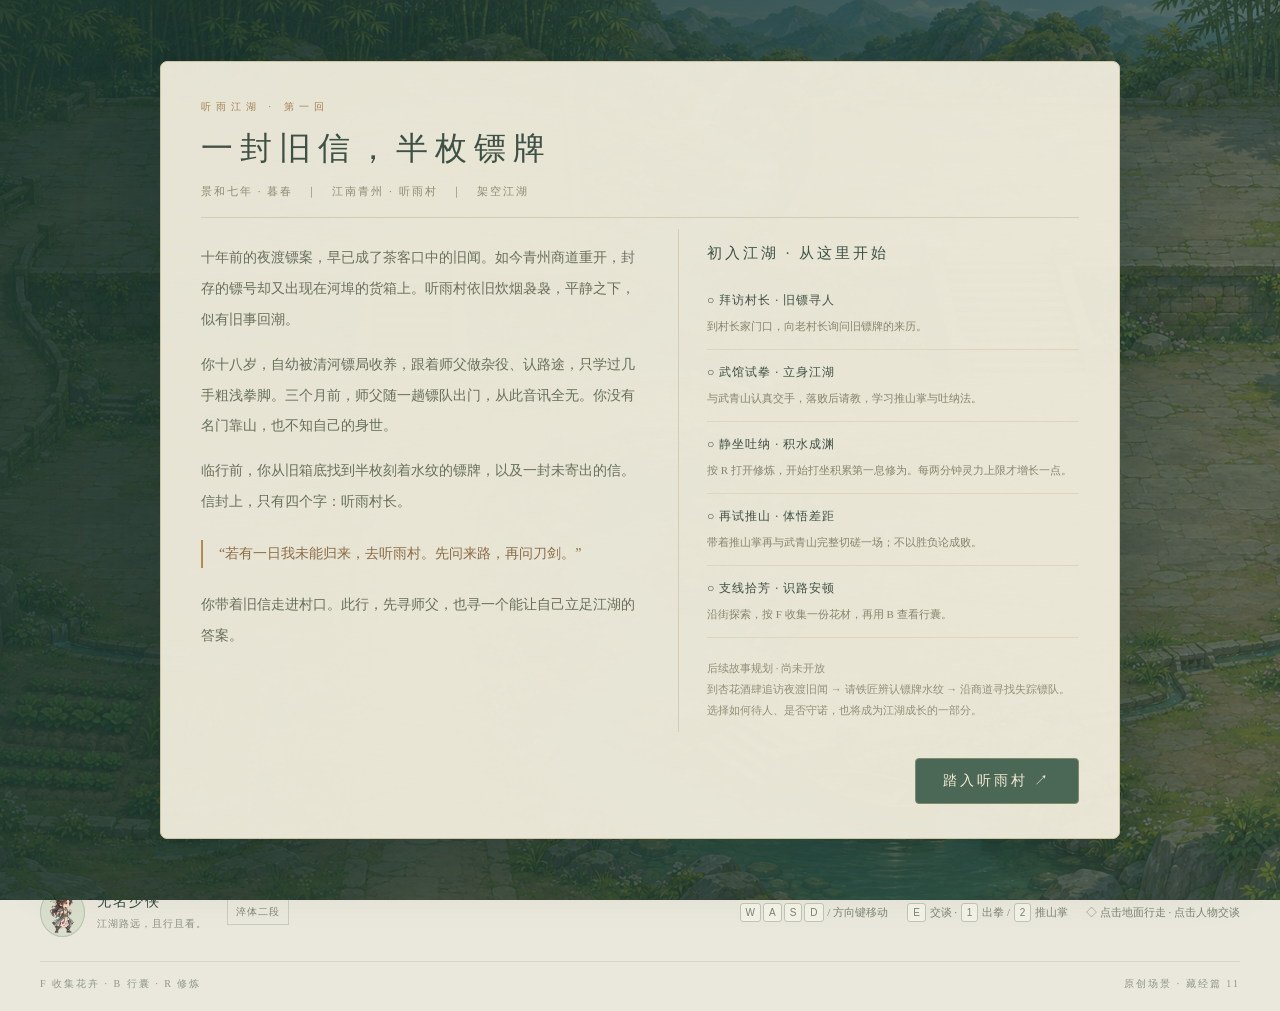
==== commit 115b67d2: "Implement spirit realms, meditation animation and learned manual library" ====
--- a/index.html
+++ b/index.html
@@ -8,8 +8,8 @@
   <link rel="stylesheet" href="style.css?v=3a0aa2c23633">
   <link rel="stylesheet" href="battle.css?v=35f61060bdd1">
   <link rel="stylesheet" href="map-ui.css?v=7aeaa9b37c58">
-  <link rel="stylesheet" href="inventory.css?v=59de237c12a7">
-  <link rel="stylesheet" href="cultivation.css?v=da000d74c907">
+  <link rel="stylesheet" href="inventory.css?v=929c3f7c7d96">
+  <link rel="stylesheet" href="cultivation.css?v=65242c907f69">
   <link rel="stylesheet" href="story.css?v=f303fef5de98">
 </head>
 <body>
@@ -28,15 +28,15 @@
       <button id="gather-prompt" class="gather-prompt" type="button" hidden><kbd>F</kbd><span id="gather-label">收集</span></button>
       <div class="map-bottom"><div class="map-buttons"><button id="bag-toggle" class="bag-button" type="button">行囊 <span id="bag-count">0</span> · B</button><button id="cultivation-toggle" class="map-action" type="button">修为 · R</button><button id="find-trainer" class="map-action" type="button">⚔ 寻访武师</button><button id="reset" class="map-action" type="button">↺ 回到村口</button></div></div>
       <div id="dialogue" class="dialogue" hidden role="dialog" aria-modal="true" aria-labelledby="speaker-name">
-        <div class="portrait-wrap"><img src="assets/q/village-chief.png" alt="老村长，银发白须，拄着木杖，神情亲切"><div class="npc-information"><span id="npc-identity">老村长 · 村长</span><span id="npc-realm">淬体一重</span></div></div>
+        <div class="portrait-wrap"><img src="assets/q/village-chief.png" alt="老村长，银发白须，拄着木杖，神情亲切"><div class="npc-information"><span id="npc-identity">老村长 · 村长</span><span id="npc-realm">淬体二段</span></div></div>
         <div class="dialogue-content"><div class="speaker-row"><h3 id="speaker-name">老村长</h3><button id="close-dialogue" aria-label="关闭对话" type="button">×</button></div><p id="dialogue-text"></p><div id="choices" class="choices"></div><button id="dialogue-next" type="button">继续 <span>↵</span></button></div>
       </div>
       <section id="battle" class="battle" hidden aria-label="演武场回合制切磋">
         <header class="battle-heading"><div><small id="battle-location">听雨武馆 · 演武院</small><h2>以武会友</h2></div><div class="round-badge">第 <strong id="battle-round">一</strong> 回合<span id="battle-phase">你的回合</span></div><button id="battle-yield" type="button">认输离场 ↗</button></header>
         <div class="combatants">
-          <div class="fighter-card hero-card"><div class="fighter-title"><span>你</span><strong>无名少侠</strong><small id="hero-realm">淬体一重</small></div><div class="stat"><span>气血</span><div id="hero-hp-meter" class="meter hp" role="progressbar" aria-label="少侠气血" aria-valuemin="0" aria-valuemax="100"><i id="hero-hp-bar"></i></div><b id="hero-hp">100 / 100</b></div><div class="stat"><span>灵力</span><div id="hero-mp-meter" class="meter mp" role="progressbar" aria-label="少侠灵力" aria-valuemin="0" aria-valuemax="20"><i id="hero-mp-bar"></i></div><b id="hero-mp">20 / 20</b></div></div>
+          <div class="fighter-card hero-card"><div class="fighter-title"><span>你</span><strong>无名少侠</strong><small id="hero-realm">淬体二段</small></div><div class="stat"><span>气血</span><div id="hero-hp-meter" class="meter hp" role="progressbar" aria-label="少侠气血" aria-valuemin="0" aria-valuemax="100"><i id="hero-hp-bar"></i></div><b id="hero-hp">100 / 100</b></div><div class="stat"><span>灵力</span><div id="hero-mp-meter" class="meter mp" role="progressbar" aria-label="少侠灵力" aria-valuemin="0" aria-valuemax="20"><i id="hero-mp-bar"></i></div><b id="hero-mp">20 / 20</b></div></div>
           <span class="versus">切 磋</span>
-          <div class="fighter-card enemy-card"><div class="fighter-title"><span>友</span><strong>武青山</strong><small id="enemy-realm">通脉二重</small></div><div class="stat"><span>气血</span><div id="enemy-hp-meter" class="meter hp" role="progressbar" aria-label="武青山气血" aria-valuemin="0" aria-valuemax="248"><i id="enemy-hp-bar"></i></div><b id="enemy-hp">248 / 248</b></div><div class="stat"><span>灵力</span><div id="enemy-mp-meter" class="meter mp" role="progressbar" aria-label="武青山灵力" aria-valuemin="0" aria-valuemax="82"><i id="enemy-mp-bar"></i></div><b id="enemy-mp">82 / 82</b></div></div>
+          <div class="fighter-card enemy-card"><div class="fighter-title"><span>友</span><strong>武青山</strong><small id="enemy-realm">通脉五段</small></div><div class="stat"><span>气血</span><div id="enemy-hp-meter" class="meter hp" role="progressbar" aria-label="武青山气血" aria-valuemin="0" aria-valuemax="360"><i id="enemy-hp-bar"></i></div><b id="enemy-hp">360 / 360</b></div><div class="stat"><span>灵力</span><div id="enemy-mp-meter" class="meter mp" role="progressbar" aria-label="武青山灵力" aria-valuemin="0" aria-valuemax="150"><i id="enemy-mp-bar"></i></div><b id="enemy-mp">150 / 150</b></div></div>
         </div>
         <div class="battle-stage" id="battle-stage">
           <canvas id="battle-canvas" aria-label="双方出招、受击和灵力特效的动态战斗画面"></canvas>
@@ -47,15 +47,27 @@
         <div id="battle-result" class="battle-result" hidden role="dialog" aria-modal="true" aria-labelledby="result-title"><div class="result-paper"><small>点到即止 · 以武会友</small><h3 id="result-title">切磋获胜</h3><p id="result-message"></p><div class="result-actions"><button id="battle-again" type="button">再切磋一次</button><button id="battle-return" type="button">返回听雨村 ↗</button></div></div></div>
       </section>
     </section>
-    <footer class="below-map"><div class="character-chip"><img src="assets/q/hero-idle.png" alt="Q版无名少侠"><div><strong>无名少侠</strong><span>江湖路远，且行且看。</span></div><span id="map-hero-realm" class="level">淬体一重</span></div><div class="controls"><span><kbd>W</kbd><kbd>A</kbd><kbd>S</kbd><kbd>D</kbd> / 方向键移动</span><span><kbd>E</kbd> 交谈 · <kbd>1</kbd> 出拳 / <kbd>2</kbd> 推山掌</span><span class="mouse-hint">◇ 点击地面行走 · 点击人物交谈</span></div></footer>
-    <div class="page-note"><span>F 收集花卉 · B 行囊 · R 修炼</span><span>原创场景 · 修炼篇 10</span></div>
+    <footer class="below-map"><div class="character-chip"><img src="assets/q/hero-idle.png" alt="Q版无名少侠"><div><strong>无名少侠</strong><span>江湖路远，且行且看。</span></div><span id="map-hero-realm" class="level">淬体二段</span></div><div class="controls"><span><kbd>W</kbd><kbd>A</kbd><kbd>S</kbd><kbd>D</kbd> / 方向键移动</span><span><kbd>E</kbd> 交谈 · <kbd>1</kbd> 出拳 / <kbd>2</kbd> 推山掌</span><span class="mouse-hint">◇ 点击地面行走 · 点击人物交谈</span></div></footer>
+    <div class="page-note"><span>F 收集花卉 · B 行囊 · R 修炼</span><span>原创场景 · 藏经篇 11</span></div>
     <div id="announcement" role="status" aria-live="polite"></div>
   </main>
   <section id="story-opening" class="story-overlay" role="dialog" aria-modal="true" aria-labelledby="story-title"><div class="story-paper"><span class="story-kicker">听雨江湖 · 第一回</span><h2 id="story-title">一封旧信，半枚镖牌</h2><p class="story-time">景和七年 · 暮春　｜　江南青州 · 听雨村　｜　架空江湖</p><div class="story-columns"><div class="story-copy"><p>十年前的夜渡镖案，早已成了茶客口中的旧闻。如今青州商道重开，封存的镖号却又出现在河埠的货箱上。听雨村依旧炊烟袅袅，平静之下，似有旧事回潮。</p><p>你十八岁，自幼被清河镖局收养，跟着师父做杂役、认路途，只学过几手粗浅拳脚。三个月前，师父随一趟镖队出门，从此音讯全无。你没有名门靠山，也不知自己的身世。</p><p>临行前，你从旧箱底找到半枚刻着水纹的镖牌，以及一封未寄出的信。信封上，只有四个字：听雨村长。</p><blockquote>“若有一日我未能归来，去听雨村。先问来路，再问刀剑。”</blockquote><p>你带着旧信走进村口。此行，先寻师父，也寻一个能让自己立足江湖的答案。</p></div><div class="story-plan"><h3>初入江湖 · 从这里开始</h3><ol id="story-goals"></ol><p class="story-future">后续故事规划 · 尚未开放<br>到杏花酒肆追访夜渡旧闻 → 请铁匠辨认镖牌水纹 → 沿商道寻找失踪镖队。选择如何待人、是否守诺，也将成为江湖成长的一部分。</p></div></div><button id="story-enter" class="story-enter" type="button" disabled>踏入听雨村 ↗</button></div></section>
-  <div id="inventory" class="bag-overlay" hidden role="dialog" aria-modal="true" aria-labelledby="bag-title"><section class="bag-paper"><header class="bag-header"><div><small>江南拾芳 · 随身收藏</small><h2 id="bag-title">少侠行囊</h2></div><button type="button" class="bag-close" id="bag-close" aria-label="关闭背包">×</button></header><p id="bag-summary" class="bag-summary"></p><div class="bag-content"><div id="bag-grid" class="bag-grid" aria-label="背包物品"></div><div class="bag-detail"><div id="bag-detail"></div><div id="discard-menu" class="discard-menu" hidden><p id="discard-name"></p><small>每次丢弃 1 件，丢弃后无法恢复。</small><button id="discard-confirm" type="button">F 确认丢弃</button><button id="discard-cancel" type="button">取消</button></div><p id="bag-feedback" role="status" aria-live="polite"></p></div></div><p class="bag-hint">靠近花草后按 F 收集 · 右键物品后按 F 丢弃 1 件 · Esc 取消 / B 关闭<br><span id="bag-save"></span></p></section></div>
-  <section id="cultivation" class="cultivation-overlay" hidden role="dialog" aria-modal="true" aria-labelledby="cultivation-title"><div class="cultivation-paper"><header><div><small>武青山所传 · 基础吐纳法</small><h2 id="cultivation-title">静坐修心</h2></div><button id="cultivation-close" type="button" aria-label="关闭修炼">×</button></header><p><strong id="cultivation-realm">淬体一重</strong><br><span id="cultivation-stats"></span></p><div class="cultivation-breath" aria-hidden="true">吐纳</div><p id="meditation-status" role="status">心息归宁</p><div class="cultivation-progress-row"><span>境界修为</span><span id="cultivation-progress"></span></div><div class="meter"><i id="cultivation-bar"></i></div><p id="cultivation-next"></p><p id="cultivation-skill"></p><p class="cultivation-rule">静修每秒积累一息，两分钟灵力上限 +1、气血上限 +2；首层突破需十分钟，后续逐层更久。关闭或切到后台即收功，进度自动保存。</p><button id="meditate-toggle" type="button">开始打坐</button></div></section>
-  <script src="martial.js?v=68138e981e63"></script>
-  <script src="cultivation.js?v=b2c0d06f0a71"></script>
+  <div id="inventory" class="bag-overlay" hidden role="dialog" aria-modal="true" aria-labelledby="bag-title"><section class="bag-paper"><header class="bag-header"><div><small>江南拾芳 · 随身收藏</small><h2 id="bag-title">少侠行囊</h2></div><button type="button" class="bag-close" id="bag-close" aria-label="关闭背包">×</button></header><nav class="bag-tabs" aria-label="行囊分页"><button id="bag-items-tab" type="button" aria-pressed="true">花卉物品</button><button id="bag-books-tab" type="button" aria-pressed="false">功法典籍</button></nav><p id="bag-summary" class="bag-summary"></p><div id="bag-items" class="bag-content"><div id="bag-grid" class="bag-grid" aria-label="背包物品"></div><div class="bag-detail"><div id="bag-detail"></div><div id="discard-menu" class="discard-menu" hidden><p id="discard-name"></p><small>每次丢弃 1 件，丢弃后无法恢复。</small><button id="discard-confirm" type="button">F 确认丢弃</button><button id="discard-cancel" type="button">取消</button></div><p id="bag-feedback" role="status" aria-live="polite"></p></div></div><section id="bag-books" class="bag-books" hidden><p id="manual-empty" class="manual-empty">书架尚空。向武青山学习后，传授的内功与掌谱会收录于此。</p><div id="manual-grid" class="manual-grid"></div><article id="book-reader" class="book-reader" hidden><button id="book-back" type="button">← 返回书架</button><header><small id="book-source"></small><h3 id="book-title"></h3><span>完整功法原文 · 原创江湖典籍</span></header><div id="book-text" class="book-text"></div><section class="book-explanation"><h4>修习与施展说明</h4><p id="book-explanation"></p><button id="book-use" type="button">设为当前修炼功法</button></section></article></section><p id="bag-item-hint" class="bag-hint">靠近花草后按 F 收集 · 右键物品后按 F 丢弃 1 件 · Esc 取消 / B 关闭<br><span id="bag-save"></span></p></section></div>
+  <section id="cultivation" class="cultivation-overlay" hidden role="dialog" aria-modal="true" aria-labelledby="cultivation-title"><div class="cultivation-paper">
+    <header><div><small>听雨江湖 · 功法修炼</small><h2 id="cultivation-title">静坐修心</h2></div><button id="cultivation-close" type="button" aria-label="关闭修炼">×</button></header>
+    <div class="cultivation-layout"><div class="meditation-scene"><span class="meditation-inscription">守一息清宁 · 养方寸天地</span><div class="meditation-ground"></div><div class="qi-orbit orbit-one"></div><div class="qi-orbit orbit-two"></div><div class="qi-particles" aria-hidden="true"><i style="--i:0"></i><i style="--i:1"></i><i style="--i:2"></i><i style="--i:3"></i><i style="--i:4"></i><i style="--i:5"></i><i style="--i:6"></i><i style="--i:7"></i></div><img id="meditation-hero" src="assets/q/hero-meditation.png" alt="青衣少侠闭目盘腿，两手置于膝上，静坐修炼"><p id="meditation-status" role="status">心息归宁</p></div>
+    <div class="cultivation-details"><p class="cultivation-attributes"><strong id="cultivation-realm">淬体二段</strong><br><span id="cultivation-stats"></span></p>
+    <label class="method-label" for="cultivation-method">当前修炼功法</label><select id="cultivation-method" aria-label="当前修炼功法"></select><p id="cultivation-method-note"></p>
+    <div class="cultivation-progress-row"><span>本境灵力</span><span id="cultivation-progress"></span></div><div class="meter"><i id="cultivation-bar"></i></div>
+    <p id="cultivation-next"></p><div class="meter practice-meter"><i id="practice-bar"></i></div>
+    <section id="breakthrough-card" class="breakthrough-card"><small>境界突破</small><strong id="breakthrough-name"></strong><p id="breakthrough-status"></p><p id="breakthrough-description"></p><button id="breakthrough-button" type="button" disabled>突破任务待开放</button></section>
+    <section id="title-section" class="title-section" hidden><label for="master-title">你的江湖封号</label><div><input id="master-title" maxlength="12" placeholder="如：听雨"><button id="title-save" type="button">定下封号</button></div><p id="title-feedback" role="status"></p></section>
+    <p id="cultivation-skill"></p><button id="meditate-toggle" type="button">开始打坐</button><p id="cultivation-save"></p></div></div>
+    <p class="cultivation-rule">六境各分十段 · 灵力达到大境界上限时须先完成突破任务。关闭或切到后台即收功，不计算离线修炼。已学功法与招式可在行囊的“功法典籍”中阅读全文。</p>
+  </div></section>
+  <script src="manuals.js?v=c6a54bf7ae6a"></script>
+  <script src="martial.js?v=3503a70c435d"></script>
+  <script src="cultivation.js?v=1d406b2e1b43"></script>
   <script src="combat-rules.js?v=6ad256978d69"></script>
   
   <script src="battle-moves.js?v=f5ea6c42d061"></script>
@@ -67,9 +79,9 @@
   <script src="battle.js?v=f11889470e33"></script>
   <script src="village-map.js?v=37a599cad30b"></script>
   <script src="gathering.js?v=d74dd4d7166d"></script>
-  <script src="inventory.js?v=5f279bfc6539"></script>
+  <script src="inventory.js?v=a00f330e6171"></script>
   <script src="story.js?v=c025d21b72da"></script>
   <script src="story-view.js?v=4900e4b1dced"></script>
-  <script src="game.js?v=73ad2061e011"></script>
+  <script src="game.js?v=ba1ffb3e3328"></script>
 </body>
 </html>
--- a/inventory.css
+++ b/inventory.css
@@ -4,3 +4,4 @@
 
 /* One compact style and one position for both mutually exclusive actions. */
 .interaction,.gather-prompt{position:absolute;bottom:7%;left:50%;transform:translateX(-50%);display:flex;align-items:center;gap:0;max-width:calc(100% - 24px);border:1px solid #94a187;border-radius:30px;background:#314c3fe8;color:#f4f1d9;padding:8px 14px;font:11px "Songti SC",serif;white-space:nowrap;box-shadow:0 4px 15px #304c3c22;pointer-events:auto;z-index:3}.interaction kbd,.gather-prompt kbd{background:#eff1de;color:#435b42;margin-right:7px}.gather-prompt:disabled{opacity:.8;cursor:default}
+.bag-tabs{display:flex;gap:6px;margin:17px 0 13px;border-bottom:1px solid #d2ccb6;padding-bottom:10px}.bag-tabs button{background:none;border:1px solid transparent;border-radius:4px;padding:8px 16px;font-size:12px;letter-spacing:2px;color:#889078}.bag-tabs button[aria-pressed=true]{background:#e1e7d3;border-color:#a8b795;color:#486244}.manual-grid{display:grid;grid-template-columns:repeat(auto-fill,minmax(140px,1fr));gap:24px;padding:14px 0 20px;min-height:250px}.manual-book{border:0;background:none;padding:0;display:flex;align-items:center;flex-direction:column;gap:13px}.manual-cover{height:205px;width:144px;max-width:100%;position:relative;display:flex;justify-content:center;align-items:center;border:1px solid #7c8e75;border-left:9px solid #435e50;border-radius:2px 5px 5px 2px;background:repeating-linear-gradient(0deg,#ffffff05 0px,#ffffff05 1px,transparent 1px,transparent 4px),#637f6d;box-shadow:3px 4px 0 #d8cdae,4px 5px 0 #bbaa87,8px 10px 16px #53654420}.manual-cover:before{content:'✧';position:absolute;top:15px;left:-10px;color:#eee2be;font-size:11px;line-height:3;text-shadow:0 35px #eee2be,0 70px #eee2be,0 105px #eee2be}.manual-cover strong{writing-mode:vertical-rl;font-size:22px;line-height:1.5;letter-spacing:5px;font-weight:500;background:#eee4c7;color:#4a5840;padding:13px 7px;border:1px solid #c0b386;box-shadow:0 0 0 3px #eee4c73b}.manual-cover small{position:absolute;bottom:10px;right:10px;font-size:9px;color:#e1dfc0;letter-spacing:3px}.manual-book.ochre .manual-cover{background-color:#92704e;border-color:#8d714b;border-left-color:#684c35}.manual-book.blue .manual-cover{background-color:#56818b;border-color:#567b88;border-left-color:#365663}.manual-book-note{font-size:10px;color:#849078;letter-spacing:1px}.manual-empty{font-size:13px;line-height:2.1;color:#8a8d76;margin:35px auto;max-width:350px;text-align:center}.book-reader{background:#f9f3e2;border:1px solid #d4c7a4;border-radius:3px;padding:22px 27px;box-shadow:inset 10px 0 #e5dbbf77}.book-reader>button{font-size:11px;border:0;background:none;color:#7c846b;padding:0 0 12px}.book-reader header{border-bottom:1px solid #d9cead;padding-bottom:20px;text-align:center}.book-reader header small{font-size:10px;letter-spacing:1px;color:#9b8d6b}.book-reader h3{font-size:29px;letter-spacing:6px;font-weight:500;margin:17px 0 12px}.book-reader header span{font-size:9px;letter-spacing:3px;color:#a59572}.book-text section{margin:24px 0}.book-reader h4{font-weight:500;font-size:13px;letter-spacing:3px;color:#637458;margin:0 0 10px}.book-text p{font-size:14px;line-height:2.3;letter-spacing:1px;color:#70775f;margin:0;text-indent:2em}.book-explanation{border-top:1px dashed #ccbc94;padding-top:20px}.book-explanation p{font-size:12px;line-height:2;color:#8c8064}.book-explanation button{padding:9px 13px;border:1px solid #a6b48c;border-radius:3px;color:#536a47;background:#e3e8d3;font-size:11px}.book-explanation button:disabled{opacity:.6;cursor:default}@media(max-width:650px){.manual-grid{grid-template-columns:repeat(2,minmax(0,1fr));gap:18px}.manual-cover{height:185px;width:125px}.manual-cover strong{font-size:20px;letter-spacing:4px}.book-reader{padding:17px}.book-reader h3{font-size:24px}.book-text p{font-size:13px;letter-spacing:.5px;line-height:2.1}.bag-tabs button{font-size:11px}}
--- a/cultivation.css
+++ b/cultivation.css
@@ -1 +1 @@
-.cultivation-overlay{position:fixed;inset:0;z-index:35;display:grid;place-items:center;background:#253e356e;backdrop-filter:blur(5px);padding:18px}.cultivation-paper{width:min(470px,100%);padding:26px;background:#f3efdf;border:1px solid #c6b68c;border-radius:6px;color:#465c4a;box-shadow:0 20px 70px #18372d45}.cultivation-paper header{display:flex;align-items:center;justify-content:space-between}.cultivation-paper header small{font-size:10px;letter-spacing:3px;color:#918568}.cultivation-paper h2{font-size:25px;font-weight:500;letter-spacing:5px;margin:9px 0}.cultivation-paper header button{background:none;border:0;font-size:25px;color:#829078}.cultivation-paper p{font-size:12px;line-height:1.9;color:#6d7c66}.cultivation-breath{width:114px;height:114px;margin:25px auto;border:1px solid #aab996;border-radius:50%;display:grid;place-items:center;position:relative;background:radial-gradient(circle,#d4dfc3,transparent 68%);color:#738968;letter-spacing:7px;padding-left:7px}.cultivation-breath:after{content:'';position:absolute;inset:12px;border:1px solid #bdc8a9;border-radius:50%}.is-meditating .cultivation-breath{animation:breathe 6s ease-in-out infinite}#meditation-status{text-align:center;font-size:11px}.cultivation-progress-row{display:flex;justify-content:space-between;font-size:11px;margin:22px 0 9px}.cultivation-paper .meter{height:8px}.cultivation-paper .meter i{background:linear-gradient(90deg,#668768,#c1cda0)}.cultivation-paper .cultivation-rule{font-size:10px;color:#96947a;border-top:1px solid #d9d1b9;padding-top:12px}.cultivation-paper>button{width:100%;background:#536f58;color:#f5efd8;border:1px solid #6c805c;padding:12px;border-radius:4px;font-size:13px;letter-spacing:3px}.cultivation-paper>button:disabled{opacity:.5;cursor:not-allowed}@keyframes breathe{0%,100%{transform:scale(.91);box-shadow:0 0 0 0 #77946c20}50%{transform:scale(1.07);box-shadow:0 0 0 14px #77946c0a}}@media(max-width:650px){.cultivation-paper{padding:21px}.map-buttons{flex-wrap:wrap;max-width:96vw}.map-buttons button{font-size:10px}}
+.cultivation-overlay{position:fixed;inset:0;z-index:35;display:grid;place-items:center;background:#1d342c94;backdrop-filter:blur(6px);padding:18px}.cultivation-paper{width:min(880px,100%);max-height:94vh;overflow:auto;padding:24px 28px;background:#f3efdf;border:1px solid #c6b68c;border-radius:8px;color:#465c4a;box-shadow:0 20px 70px #18372d45}.cultivation-paper header{display:flex;align-items:center;justify-content:space-between;border-bottom:1px solid #d6cdb4;padding-bottom:12px}.cultivation-paper header small{font-size:9px;letter-spacing:4px;color:#918568}.cultivation-paper h2{font-size:25px;font-weight:500;letter-spacing:5px;margin:8px 0}.cultivation-paper header button{background:none;border:0;font-size:25px;color:#829078}.cultivation-paper p{font-size:11px;line-height:1.9;color:#6d7c66;margin:10px 0}.cultivation-layout{display:grid;grid-template-columns:1fr 1fr;gap:28px;padding-top:15px}.cultivation-details{min-width:0}.cultivation-attributes strong{font-size:19px;letter-spacing:2px}.cultivation-attributes span{font-size:10px}.method-label{display:block;margin:16px 0 7px;font-size:11px;letter-spacing:2px}.cultivation-details select{width:100%;border:1px solid #b5c0a4;border-radius:4px;background:#faf6e9;padding:9px;font:12px 'Songti SC',serif;color:#506748}.cultivation-paper #cultivation-method-note{font-size:10px;color:#899176}.cultivation-progress-row{display:flex;justify-content:space-between;font-size:11px;margin:17px 0 9px}.cultivation-paper .meter{height:7px}.cultivation-paper .meter i{background:linear-gradient(90deg,#668768,#c1cda0)}.cultivation-paper .practice-meter{height:3px;background:#e1dece}.practice-meter i{transition:width .3s linear!important}.cultivation-paper .cultivation-rule{font-size:10px;color:#96947a;border-top:1px solid #d9d1b9;padding-top:12px;margin:17px 0 0}.cultivation-details #meditate-toggle{width:100%;background:#536f58;color:#f5efd8;border:1px solid #6c805c;padding:11px;border-radius:4px;font-size:13px;letter-spacing:3px}.cultivation-paper button:disabled{opacity:.6;cursor:not-allowed}.cultivation-paper #cultivation-save{font-size:9px;text-align:center;color:#93977e;margin:6px 0 0}.breakthrough-card{background:#e8e6d6;border:1px solid #cfccb2;border-radius:4px;padding:10px 12px;margin-top:17px}.breakthrough-card>small{font-size:9px;color:#95856a;letter-spacing:3px;display:block}.breakthrough-card strong{display:block;font-size:13px;margin-top:5px;letter-spacing:2px}.cultivation-paper .breakthrough-card p{font-size:10px;margin:6px 0}.breakthrough-card button{font-size:10px;padding:5px 9px;background:#eeebdc;border:1px solid #c8bca0;border-radius:3px;color:#8a7756}.breakthrough-card.at-barrier{background:#f0e4cd;border-color:#ba9a61}.breakthrough-card.at-barrier strong{color:#8b6335}.title-section label{display:block;font-size:12px;margin:15px 0 8px}.title-section>div{display:flex;gap:8px}.title-section input{width:100%;min-width:0;padding:8px;background:#fff9e9;border:1px solid #b9b898;border-radius:3px;font:12px 'Songti SC',serif}.title-section button{white-space:nowrap;font-size:11px;background:#e3e9d5;border:1px solid #adbb98;border-radius:3px}.meditation-scene{position:relative;min-height:450px;overflow:hidden;border-radius:140px 140px 5px 5px;background:radial-gradient(ellipse at 50% 52%,#d1dfbd77,transparent 65%),linear-gradient(#dce5d166,#ede8d077);display:flex;align-items:center;justify-content:center;isolation:isolate}.meditation-inscription{position:absolute;top:25px;left:0;right:0;text-align:center;font-size:10px;color:#8c9a7b;letter-spacing:3px}.meditation-scene img{width:91%;height:340px;object-fit:contain;position:relative;z-index:2;transform-origin:50% 88%;animation:seated-breath 6s ease-in-out infinite;animation-play-state:paused;filter:drop-shadow(0 9px 8px #41513b20)}.meditation-ground{position:absolute;left:13%;right:13%;height:75px;bottom:60px;border-radius:50%;border:1px solid #9cae7b60;box-shadow:0 0 0 10px #d3d6b438,0 0 0 12px #a1b47a30;background:radial-gradient(ellipse,#b6c3984a,transparent)}#meditation-status{position:absolute;bottom:15px;left:0;right:0;text-align:center;font-size:10px;letter-spacing:2px}.qi-orbit{position:absolute;left:10%;right:10%;height:80px;bottom:100px;border:2px solid #97b57d88;border-top-color:transparent;border-radius:50%;z-index:3;opacity:0;animation:qi-circle 6s linear infinite;animation-play-state:paused;pointer-events:none;box-shadow:0 3px 12px #c5d58e50}.orbit-two{bottom:135px;left:19%;right:19%;animation-delay:-3s;border-color:#dec38188;border-bottom-color:transparent}.qi-particles{position:absolute;inset:0;pointer-events:none;z-index:4;opacity:0}.qi-particles i{position:absolute;left:calc(12% + var(--i)*10%);bottom:75px;width:4px;height:4px;border-radius:50%;background:#b8cb84;box-shadow:0 0 10px #c2d88c;animation:qi-rise 5s calc(var(--i)*-.63s) ease-in-out infinite;animation-play-state:paused}.is-meditating .meditation-scene img,.is-meditating .qi-orbit,.is-meditating .qi-particles i{animation-play-state:running}.is-meditating .qi-orbit{opacity:.8}.is-meditating .qi-particles{opacity:1}.cultivation-overlay[data-method=creek] .meditation-scene{background:radial-gradient(ellipse at 50% 60%,#acd3cf66,transparent 70%),linear-gradient(#dce8dd88,#e4ebdc)}.cultivation-overlay[data-method=creek] .qi-orbit{border-color:#6bbdcdaa;border-left-color:transparent;height:55px;animation:creek-ripple 4s ease-out infinite}.cultivation-overlay[data-method=creek] .orbit-two{animation-delay:-2s}.cultivation-overlay[data-method=creek] .qi-particles i{background:#91cdd3;box-shadow:0 0 10px #b1e1eb;animation-name:qi-flow}.cultivation-overlay[data-method=creek] #practice-bar{background:#7ab7b8}@keyframes seated-breath{0%,100%{transform:translateY(0) scaleY(1)}50%{transform:translateY(-2px) scaleY(1.016)}}@keyframes qi-circle{0%{transform:translateY(0) rotate(-8deg) scaleX(.9)}50%{transform:translateY(-45px) rotate(8deg) scaleX(1.1)}100%{transform:translateY(0) rotate(-8deg) scaleX(.9)}}@keyframes qi-rise{0%{transform:translate(0,0);opacity:0}20%{opacity:1}80%{opacity:.7}100%{transform:translate(15px,-240px);opacity:0}}@keyframes qi-flow{0%{transform:translate(-30px,-20px);opacity:0}30%{opacity:1}100%{transform:translate(65px,-170px);opacity:0}}@keyframes creek-ripple{0%{transform:scale(.65);opacity:0}30%{opacity:.9}100%{transform:scale(1.25);opacity:0}}@media(max-width:650px){.cultivation-paper{padding:18px;max-height:94vh}.cultivation-layout{grid-template-columns:1fr;gap:10px}.meditation-scene{min-height:230px;border-radius:70px 70px 5px 5px}.meditation-scene img{height:210px;width:65%}.meditation-inscription{top:8px;font-size:9px}.meditation-ground{bottom:30px;height:45px;left:23%;right:23%}#meditation-status{bottom:0;font-size:9px}.qi-orbit{bottom:55px;left:20%;right:20%;height:50px}.orbit-two{bottom:80px}.cultivation-attributes{margin-top:0!important}.map-buttons{flex-wrap:wrap;max-width:96vw}.map-buttons button{font-size:10px}}@media(prefers-reduced-motion:reduce){.meditation-scene img,.qi-orbit,.qi-particles i{animation:none!important}}
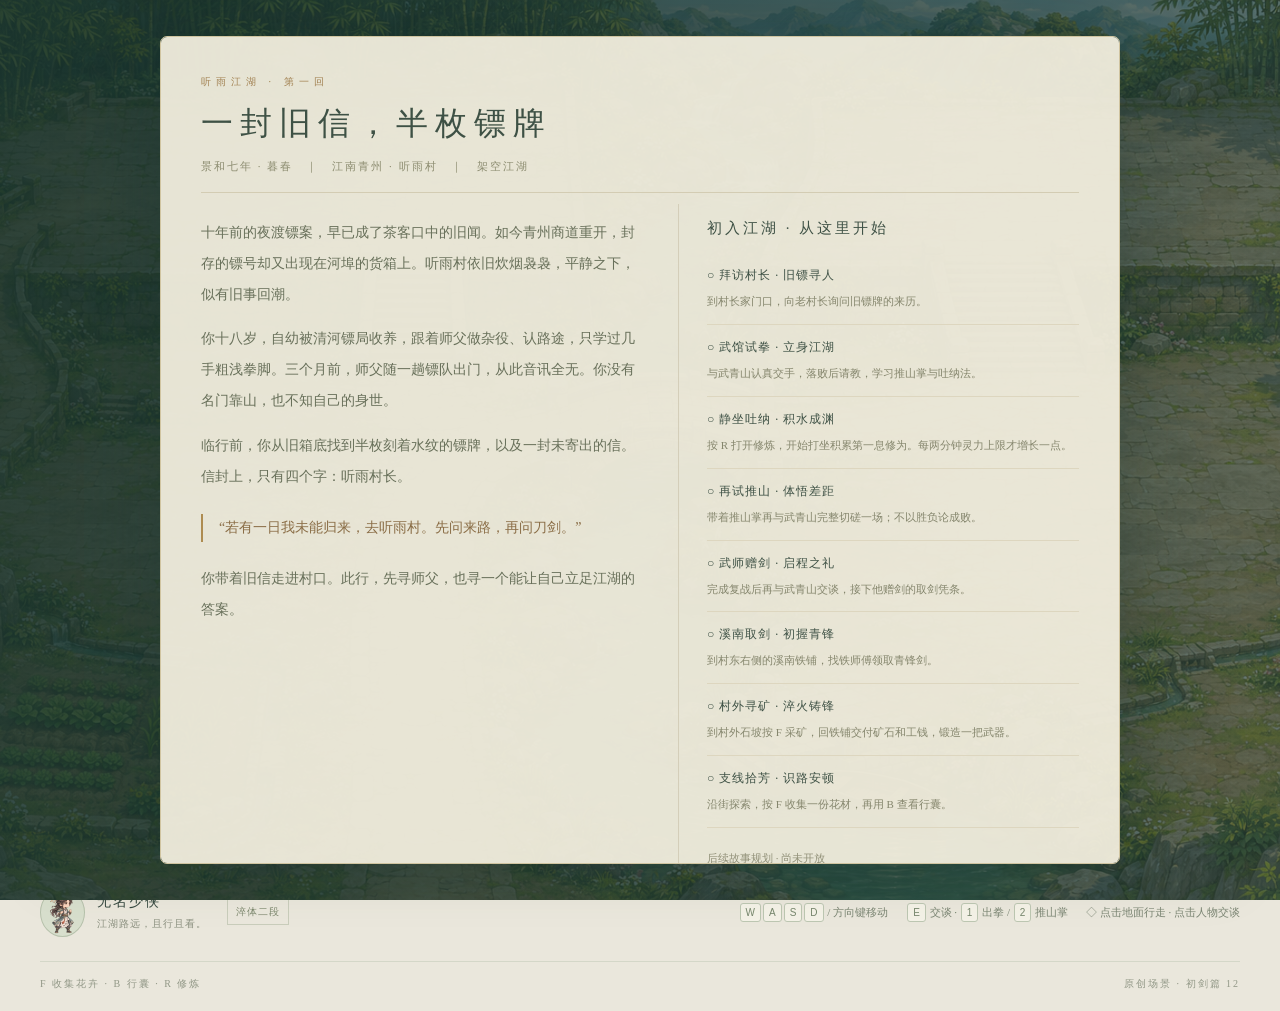
==== commit 69131580: "Add sword gift, smithy crafting and redrawn sword-holding idle poses" ====
--- a/index.html
+++ b/index.html
@@ -8,7 +8,8 @@
   <link rel="stylesheet" href="style.css?v=3a0aa2c23633">
   <link rel="stylesheet" href="battle.css?v=35f61060bdd1">
   <link rel="stylesheet" href="map-ui.css?v=7aeaa9b37c58">
-  <link rel="stylesheet" href="inventory.css?v=929c3f7c7d96">
+  <link rel="stylesheet" href="inventory.css?v=2447b55187ff">
+  <link rel="stylesheet" href="smithy.css?v=ee4c5bae3f39">
   <link rel="stylesheet" href="cultivation.css?v=65242c907f69">
   <link rel="stylesheet" href="story.css?v=f303fef5de98">
 </head>
@@ -26,7 +27,7 @@
       <button id="interaction" class="interaction" type="button" hidden><kbd>E</kbd> 与老村长交谈</button>
       <div id="loading" class="loading">正在铺开江湖画卷…</div>
       <button id="gather-prompt" class="gather-prompt" type="button" hidden><kbd>F</kbd><span id="gather-label">收集</span></button>
-      <div class="map-bottom"><div class="map-buttons"><button id="bag-toggle" class="bag-button" type="button">行囊 <span id="bag-count">0</span> · B</button><button id="cultivation-toggle" class="map-action" type="button">修为 · R</button><button id="find-trainer" class="map-action" type="button">⚔ 寻访武师</button><button id="reset" class="map-action" type="button">↺ 回到村口</button></div></div>
+      <div class="map-bottom"><div class="map-buttons"><button id="bag-toggle" class="bag-button" type="button">行囊 <span id="bag-count">0</span> · B</button><button id="cultivation-toggle" class="map-action" type="button">修为 · R</button><button id="find-trainer" class="map-action" type="button">⚔ 寻访武师</button><button id="outskirts-toggle" class="map-action" type="button">村外石坡 · 采矿</button><button id="reset" class="map-action" type="button">↺ 回到村口</button></div></div>
       <div id="dialogue" class="dialogue" hidden role="dialog" aria-modal="true" aria-labelledby="speaker-name">
         <div class="portrait-wrap"><img src="assets/q/village-chief.png" alt="老村长，银发白须，拄着木杖，神情亲切"><div class="npc-information"><span id="npc-identity">老村长 · 村长</span><span id="npc-realm">淬体二段</span></div></div>
         <div class="dialogue-content"><div class="speaker-row"><h3 id="speaker-name">老村长</h3><button id="close-dialogue" aria-label="关闭对话" type="button">×</button></div><p id="dialogue-text"></p><div id="choices" class="choices"></div><button id="dialogue-next" type="button">继续 <span>↵</span></button></div>
@@ -43,16 +44,16 @@
           <div id="battle-callout" class="battle-callout">拳脚见真章，点到即止。</div>
           <div class="skill-title" aria-hidden="true"><small>听雨武学</small><strong>推山掌</strong><span>掌风如岳 · 劲贯山河</span></div><span class="stage-caption" id="stage-caption">武馆切磋 · 点到即止</span>
         </div>
-        <div class="battle-dock"><div class="battle-toolbar"><span class="q-mode-tag">国风Q版 · 以武会友</span><a href="effects.html" target="_blank" rel="noopener">招式观赏 ↗</a><a href="characters.html" target="_blank" rel="noopener">人物图鉴 ↗</a></div><div class="battle-log"><small>战况 · <span id="turn-hint">请选择行动</span></small><ol id="combat-log" aria-live="polite" aria-relevant="additions"></ol></div><div class="battle-actions"><button id="attack-button" class="attack-button" type="button"><span class="action-icon">拳</span><span><strong>普通攻击</strong><small>徒手出拳 · 不耗灵力</small></span><kbd>1</kbd></button><button id="skill-button" class="skill-button" type="button" disabled title="尚未习得技能，先与武师交手后请教。"><span class="action-icon">术</span><span><strong id="skill-name">技能攻击</strong><small id="skill-hint">尚未习得 · 暂不可用</small></span><span id="skill-key" class="locked-mark">锁</span></button></div><p id="battle-tip" class="battle-tip">双方每整回合结束恢复灵力，推山掌消耗 8 灵力。</p></div>
+        <div class="battle-dock"><div class="battle-toolbar"><span class="q-mode-tag">国风Q版 · 以武会友</span><a href="effects.html" target="_blank" rel="noopener">招式观赏 ↗</a><a href="characters.html" target="_blank" rel="noopener">人物图鉴 ↗</a></div><div class="battle-log"><small>战况 · <span id="turn-hint">请选择行动</span></small><ol id="combat-log" aria-live="polite" aria-relevant="additions"></ol></div><div class="battle-actions"><button id="attack-button" class="attack-button" type="button"><span id="attack-icon" class="action-icon">拳</span><span><strong id="attack-label">普通攻击</strong><small id="attack-hint">徒手出拳 · 不耗灵力</small></span><kbd>1</kbd></button><button id="skill-button" class="skill-button" type="button" disabled title="尚未习得技能，先与武师交手后请教。"><span class="action-icon">术</span><span><strong id="skill-name">技能攻击</strong><small id="skill-hint">尚未习得 · 暂不可用</small></span><span id="skill-key" class="locked-mark">锁</span></button></div><p id="battle-tip" class="battle-tip">双方每整回合结束恢复灵力，推山掌消耗 8 灵力。</p></div>
         <div id="battle-result" class="battle-result" hidden role="dialog" aria-modal="true" aria-labelledby="result-title"><div class="result-paper"><small>点到即止 · 以武会友</small><h3 id="result-title">切磋获胜</h3><p id="result-message"></p><div class="result-actions"><button id="battle-again" type="button">再切磋一次</button><button id="battle-return" type="button">返回听雨村 ↗</button></div></div></div>
       </section>
     </section>
     <footer class="below-map"><div class="character-chip"><img src="assets/q/hero-idle.png" alt="Q版无名少侠"><div><strong>无名少侠</strong><span>江湖路远，且行且看。</span></div><span id="map-hero-realm" class="level">淬体二段</span></div><div class="controls"><span><kbd>W</kbd><kbd>A</kbd><kbd>S</kbd><kbd>D</kbd> / 方向键移动</span><span><kbd>E</kbd> 交谈 · <kbd>1</kbd> 出拳 / <kbd>2</kbd> 推山掌</span><span class="mouse-hint">◇ 点击地面行走 · 点击人物交谈</span></div></footer>
-    <div class="page-note"><span>F 收集花卉 · B 行囊 · R 修炼</span><span>原创场景 · 藏经篇 11</span></div>
+    <div class="page-note"><span>F 收集花卉 · B 行囊 · R 修炼</span><span>原创场景 · 初剑篇 12</span></div>
     <div id="announcement" role="status" aria-live="polite"></div>
   </main>
   <section id="story-opening" class="story-overlay" role="dialog" aria-modal="true" aria-labelledby="story-title"><div class="story-paper"><span class="story-kicker">听雨江湖 · 第一回</span><h2 id="story-title">一封旧信，半枚镖牌</h2><p class="story-time">景和七年 · 暮春　｜　江南青州 · 听雨村　｜　架空江湖</p><div class="story-columns"><div class="story-copy"><p>十年前的夜渡镖案，早已成了茶客口中的旧闻。如今青州商道重开，封存的镖号却又出现在河埠的货箱上。听雨村依旧炊烟袅袅，平静之下，似有旧事回潮。</p><p>你十八岁，自幼被清河镖局收养，跟着师父做杂役、认路途，只学过几手粗浅拳脚。三个月前，师父随一趟镖队出门，从此音讯全无。你没有名门靠山，也不知自己的身世。</p><p>临行前，你从旧箱底找到半枚刻着水纹的镖牌，以及一封未寄出的信。信封上，只有四个字：听雨村长。</p><blockquote>“若有一日我未能归来，去听雨村。先问来路，再问刀剑。”</blockquote><p>你带着旧信走进村口。此行，先寻师父，也寻一个能让自己立足江湖的答案。</p></div><div class="story-plan"><h3>初入江湖 · 从这里开始</h3><ol id="story-goals"></ol><p class="story-future">后续故事规划 · 尚未开放<br>到杏花酒肆追访夜渡旧闻 → 请铁匠辨认镖牌水纹 → 沿商道寻找失踪镖队。选择如何待人、是否守诺，也将成为江湖成长的一部分。</p></div></div><button id="story-enter" class="story-enter" type="button" disabled>踏入听雨村 ↗</button></div></section>
-  <div id="inventory" class="bag-overlay" hidden role="dialog" aria-modal="true" aria-labelledby="bag-title"><section class="bag-paper"><header class="bag-header"><div><small>江南拾芳 · 随身收藏</small><h2 id="bag-title">少侠行囊</h2></div><button type="button" class="bag-close" id="bag-close" aria-label="关闭背包">×</button></header><nav class="bag-tabs" aria-label="行囊分页"><button id="bag-items-tab" type="button" aria-pressed="true">花卉物品</button><button id="bag-books-tab" type="button" aria-pressed="false">功法典籍</button></nav><p id="bag-summary" class="bag-summary"></p><div id="bag-items" class="bag-content"><div id="bag-grid" class="bag-grid" aria-label="背包物品"></div><div class="bag-detail"><div id="bag-detail"></div><div id="discard-menu" class="discard-menu" hidden><p id="discard-name"></p><small>每次丢弃 1 件，丢弃后无法恢复。</small><button id="discard-confirm" type="button">F 确认丢弃</button><button id="discard-cancel" type="button">取消</button></div><p id="bag-feedback" role="status" aria-live="polite"></p></div></div><section id="bag-books" class="bag-books" hidden><p id="manual-empty" class="manual-empty">书架尚空。向武青山学习后，传授的内功与掌谱会收录于此。</p><div id="manual-grid" class="manual-grid"></div><article id="book-reader" class="book-reader" hidden><button id="book-back" type="button">← 返回书架</button><header><small id="book-source"></small><h3 id="book-title"></h3><span>完整功法原文 · 原创江湖典籍</span></header><div id="book-text" class="book-text"></div><section class="book-explanation"><h4>修习与施展说明</h4><p id="book-explanation"></p><button id="book-use" type="button">设为当前修炼功法</button></section></article></section><p id="bag-item-hint" class="bag-hint">靠近花草后按 F 收集 · 右键物品后按 F 丢弃 1 件 · Esc 取消 / B 关闭<br><span id="bag-save"></span></p></section></div>
+  <div id="inventory" class="bag-overlay" hidden role="dialog" aria-modal="true" aria-labelledby="bag-title"><section class="bag-paper"><header class="bag-header"><div><small>江南拾芳 · 随身收藏</small><h2 id="bag-title">少侠行囊</h2></div><button type="button" class="bag-close" id="bag-close" aria-label="关闭背包">×</button></header><div class="bag-wallet"><span>金币 <strong id="bag-gold">50</strong></span><small id="bag-equipped">当前装备 · 徒手</small></div><nav class="bag-tabs" aria-label="行囊分页"><button id="bag-items-tab" type="button" aria-pressed="true">物品材料</button><button id="bag-books-tab" type="button" aria-pressed="false">功法典籍</button></nav><p id="bag-summary" class="bag-summary"></p><div id="bag-items" class="bag-content"><div id="bag-grid" class="bag-grid" aria-label="背包物品"></div><div class="bag-detail"><div id="bag-detail"></div><div id="discard-menu" class="discard-menu" hidden><p id="discard-name"></p><small>每次丢弃 1 件，丢弃后无法恢复。</small><button id="discard-confirm" type="button">F 确认丢弃</button><button id="discard-cancel" type="button">取消</button></div><p id="bag-feedback" role="status" aria-live="polite"></p></div></div><section id="bag-books" class="bag-books" hidden><p id="manual-empty" class="manual-empty">书架尚空。向武青山学习后，传授的内功与掌谱会收录于此。</p><div id="manual-grid" class="manual-grid"></div><article id="book-reader" class="book-reader" hidden><button id="book-back" type="button">← 返回书架</button><header><small id="book-source"></small><h3 id="book-title"></h3><span>完整功法原文 · 原创江湖典籍</span></header><div id="book-text" class="book-text"></div><section class="book-explanation"><h4>修习与施展说明</h4><p id="book-explanation"></p><button id="book-use" type="button">设为当前修炼功法</button></section></article></section><p id="bag-item-hint" class="bag-hint">靠近花草后按 F 收集 · 右键物品后按 F 丢弃 1 件 · Esc 取消 / B 关闭<br><span id="bag-save"></span></p></section></div>
   <section id="cultivation" class="cultivation-overlay" hidden role="dialog" aria-modal="true" aria-labelledby="cultivation-title"><div class="cultivation-paper">
     <header><div><small>听雨江湖 · 功法修炼</small><h2 id="cultivation-title">静坐修心</h2></div><button id="cultivation-close" type="button" aria-label="关闭修炼">×</button></header>
     <div class="cultivation-layout"><div class="meditation-scene"><span class="meditation-inscription">守一息清宁 · 养方寸天地</span><div class="meditation-ground"></div><div class="qi-orbit orbit-one"></div><div class="qi-orbit orbit-two"></div><div class="qi-particles" aria-hidden="true"><i style="--i:0"></i><i style="--i:1"></i><i style="--i:2"></i><i style="--i:3"></i><i style="--i:4"></i><i style="--i:5"></i><i style="--i:6"></i><i style="--i:7"></i></div><img id="meditation-hero" src="assets/q/hero-meditation.png" alt="青衣少侠闭目盘腿，两手置于膝上，静坐修炼"><p id="meditation-status" role="status">心息归宁</p></div>
@@ -65,23 +66,32 @@
     <p id="cultivation-skill"></p><button id="meditate-toggle" type="button">开始打坐</button><p id="cultivation-save"></p></div></div>
     <p class="cultivation-rule">六境各分十段 · 灵力达到大境界上限时须先完成突破任务。关闭或切到后台即收功，不计算离线修炼。已学功法与招式可在行囊的“功法典籍”中阅读全文。</p>
   </div></section>
+  <section id="smithy" class="smithy-overlay" hidden role="dialog" aria-modal="true" aria-labelledby="smithy-title"><div class="smithy-paper"><header class="smithy-header"><div><small>听雨村 · 溪南铁铺</small><h2 id="smithy-title">炉火初红，一剑启程</h2></div><div class="smithy-wallet">金币 <strong id="smithy-gold">50</strong></div><button id="smithy-close" type="button" aria-label="离开铁铺">×</button></header>
+    <div class="smithy-welcome"><div class="smithy-portrait"><img src="assets/q/blacksmith.png" alt="铁师傅，束布巾、着皮围裙，手持铁锤的国风Q版铁匠"><strong>铁师傅 · 铁匠</strong><span id="smithy-realm">淬体六段</span></div><div><p id="smithy-greeting"></p><button id="smithy-claim" type="button">凭条领取青锋剑 · 免费</button><p id="smithy-materials"></p><button id="smithy-mine" type="button">前往村外石坡采矿 ↗</button></div><div class="smithy-furnace" aria-hidden="true">火</div></div>
+    <div id="forge-order" class="forge-order" hidden><p id="forge-order-text"></p><button id="forge-confirm" type="button">确认交付</button><button id="forge-cancel" type="button">取消</button></div><p id="smithy-feedback" class="smithy-feedback" role="status" aria-live="polite"></p>
+    <section><h3>现货兵器 <small>金币购买 · 获得后在行囊装备</small></h3><div id="smithy-goods" class="smithy-goods"></div></section><section><h3>矿石锻造 <small>交付矿石与工钱 · 每次打造一把</small></h3><div id="smithy-recipes" class="smithy-recipes"></div></section><section class="smithy-sell"><h3>余矿回收 <small>出售多余矿石，换取盘缠</small></h3><div id="smithy-sell"></div></section></div></section>
+  <section id="outskirts" class="outskirts-overlay" hidden role="dialog" aria-modal="true" aria-labelledby="outskirts-title"><div class="outskirts-paper"><header><div><small>听雨村外 · 石坡矿径</small><h2 id="outskirts-title">石间寻矿</h2></div><button id="outskirts-close" type="button">返回听雨村 ↗</button></header><p id="outskirts-stocks"></p><div class="outskirts-map"><div id="ore-nodes"></div></div><footer><p>点击矿点选择，按 F 确认采集。矿脉每 60 秒恢复；点击不会自动采集。</p><button id="mine-confirm" type="button" disabled>选择矿点后按 F 采集</button><p id="mine-feedback" role="status" aria-live="polite"></p></footer></div></section>
   <script src="manuals.js?v=c6a54bf7ae6a"></script>
-  <script src="martial.js?v=3503a70c435d"></script>
+  <script src="forge.js?v=d36cadf8b1d0"></script>
+  <script src="smithy.js?v=27e9a568b548"></script>
+  <script src="martial.js?v=727d2765d571"></script>
   <script src="cultivation.js?v=1d406b2e1b43"></script>
-  <script src="combat-rules.js?v=6ad256978d69"></script>
+  <script src="combat-rules.js?v=bc50f26f2c55"></script>
   
-  <script src="battle-moves.js?v=f5ea6c42d061"></script>
+  <script src="battle-moves.js?v=bbe866cf9f58"></script>
   <script src="sprite-data.js?v=fbec480159ad"></script>
-  <script src="sprites.js?v=988a672d74dd"></script>
+  <script src="sprites.js?v=fce576843c1c"></script>
+  <script src="weapon-art.js?v=522aec77b25c"></script>
+  <script src="weapon-sprites.js?v=f5ba4a2922e0"></script>
   <script src="hero-run.js?v=68e877566130"></script>
   <script src="battle-fx.js?v=576c2b19f755"></script>
   <script src="battle-scenes.js?v=ff601210da5a"></script>
-  <script src="battle.js?v=f11889470e33"></script>
-  <script src="village-map.js?v=37a599cad30b"></script>
+  <script src="battle.js?v=92bd259dc2a0"></script>
+  <script src="village-map.js?v=96ec6fc556aa"></script>
   <script src="gathering.js?v=d74dd4d7166d"></script>
-  <script src="inventory.js?v=a00f330e6171"></script>
-  <script src="story.js?v=c025d21b72da"></script>
-  <script src="story-view.js?v=4900e4b1dced"></script>
-  <script src="game.js?v=ba1ffb3e3328"></script>
+  <script src="inventory.js?v=050c5d02c7a4"></script>
+  <script src="story.js?v=a3adf9e7407e"></script>
+  <script src="story-view.js?v=bc3894be0da5"></script>
+  <script src="game.js?v=539b40138694"></script>
 </body>
 </html>
--- a/inventory.css
+++ b/inventory.css
@@ -5,3 +5,4 @@
 /* One compact style and one position for both mutually exclusive actions. */
 .interaction,.gather-prompt{position:absolute;bottom:7%;left:50%;transform:translateX(-50%);display:flex;align-items:center;gap:0;max-width:calc(100% - 24px);border:1px solid #94a187;border-radius:30px;background:#314c3fe8;color:#f4f1d9;padding:8px 14px;font:11px "Songti SC",serif;white-space:nowrap;box-shadow:0 4px 15px #304c3c22;pointer-events:auto;z-index:3}.interaction kbd,.gather-prompt kbd{background:#eff1de;color:#435b42;margin-right:7px}.gather-prompt:disabled{opacity:.8;cursor:default}
 .bag-tabs{display:flex;gap:6px;margin:17px 0 13px;border-bottom:1px solid #d2ccb6;padding-bottom:10px}.bag-tabs button{background:none;border:1px solid transparent;border-radius:4px;padding:8px 16px;font-size:12px;letter-spacing:2px;color:#889078}.bag-tabs button[aria-pressed=true]{background:#e1e7d3;border-color:#a8b795;color:#486244}.manual-grid{display:grid;grid-template-columns:repeat(auto-fill,minmax(140px,1fr));gap:24px;padding:14px 0 20px;min-height:250px}.manual-book{border:0;background:none;padding:0;display:flex;align-items:center;flex-direction:column;gap:13px}.manual-cover{height:205px;width:144px;max-width:100%;position:relative;display:flex;justify-content:center;align-items:center;border:1px solid #7c8e75;border-left:9px solid #435e50;border-radius:2px 5px 5px 2px;background:repeating-linear-gradient(0deg,#ffffff05 0px,#ffffff05 1px,transparent 1px,transparent 4px),#637f6d;box-shadow:3px 4px 0 #d8cdae,4px 5px 0 #bbaa87,8px 10px 16px #53654420}.manual-cover:before{content:'✧';position:absolute;top:15px;left:-10px;color:#eee2be;font-size:11px;line-height:3;text-shadow:0 35px #eee2be,0 70px #eee2be,0 105px #eee2be}.manual-cover strong{writing-mode:vertical-rl;font-size:22px;line-height:1.5;letter-spacing:5px;font-weight:500;background:#eee4c7;color:#4a5840;padding:13px 7px;border:1px solid #c0b386;box-shadow:0 0 0 3px #eee4c73b}.manual-cover small{position:absolute;bottom:10px;right:10px;font-size:9px;color:#e1dfc0;letter-spacing:3px}.manual-book.ochre .manual-cover{background-color:#92704e;border-color:#8d714b;border-left-color:#684c35}.manual-book.blue .manual-cover{background-color:#56818b;border-color:#567b88;border-left-color:#365663}.manual-book-note{font-size:10px;color:#849078;letter-spacing:1px}.manual-empty{font-size:13px;line-height:2.1;color:#8a8d76;margin:35px auto;max-width:350px;text-align:center}.book-reader{background:#f9f3e2;border:1px solid #d4c7a4;border-radius:3px;padding:22px 27px;box-shadow:inset 10px 0 #e5dbbf77}.book-reader>button{font-size:11px;border:0;background:none;color:#7c846b;padding:0 0 12px}.book-reader header{border-bottom:1px solid #d9cead;padding-bottom:20px;text-align:center}.book-reader header small{font-size:10px;letter-spacing:1px;color:#9b8d6b}.book-reader h3{font-size:29px;letter-spacing:6px;font-weight:500;margin:17px 0 12px}.book-reader header span{font-size:9px;letter-spacing:3px;color:#a59572}.book-text section{margin:24px 0}.book-reader h4{font-weight:500;font-size:13px;letter-spacing:3px;color:#637458;margin:0 0 10px}.book-text p{font-size:14px;line-height:2.3;letter-spacing:1px;color:#70775f;margin:0;text-indent:2em}.book-explanation{border-top:1px dashed #ccbc94;padding-top:20px}.book-explanation p{font-size:12px;line-height:2;color:#8c8064}.book-explanation button{padding:9px 13px;border:1px solid #a6b48c;border-radius:3px;color:#536a47;background:#e3e8d3;font-size:11px}.book-explanation button:disabled{opacity:.6;cursor:default}@media(max-width:650px){.manual-grid{grid-template-columns:repeat(2,minmax(0,1fr));gap:18px}.manual-cover{height:185px;width:125px}.manual-cover strong{font-size:20px;letter-spacing:4px}.book-reader{padding:17px}.book-reader h3{font-size:24px}.book-text p{font-size:13px;letter-spacing:.5px;line-height:2.1}.bag-tabs button{font-size:11px}}
+.bag-wallet{display:flex;justify-content:space-between;gap:12px;align-items:center;background:#e9e1c9;border:1px solid #d1c19c;border-radius:4px;padding:11px 14px;margin:14px 0 0;color:#8b6c35;font-size:13px}.bag-wallet strong{font:19px Georgia,serif;margin:0 5px}.bag-wallet small{font-size:10px;color:#788265}.equip-button{font-size:12px;border:1px solid #96aa87;background:#dce6d0;color:#45613e;border-radius:4px;padding:10px 12px}.ore-icon{display:grid!important;place-content:center;width:60px!important;height:60px!important;background:linear-gradient(135deg,#a7b4ae,#536b71);clip-path:polygon(25% 5%,75% 0,100% 50%,80% 95%,25% 100%,0 65%);color:#e9f0dc!important;font-size:17px!important;margin:14px auto;box-shadow:inset 8px 8px #ffffff22}.ore-icon.copper{background:linear-gradient(130deg,#d3ac76,#965f3a)}@media(max-width:650px){.bag-wallet{flex-wrap:wrap;padding:9px 11px}.bag-wallet small{font-size:9px}.bag-slot .ore-icon{width:40px!important;height:40px!important;margin:7px}}
--- a/smithy.css
+++ b/smithy.css
@@ -0,0 +1,2 @@
+.smithy-overlay,.outskirts-overlay{position:fixed;inset:0;z-index:36;background:#25342ca1;backdrop-filter:blur(5px);padding:22px;display:grid;place-items:center;color:#524b39}.smithy-paper{width:min(1000px,100%);max-height:94vh;overflow:auto;background:#f2ead8;border:1px solid #b09a71;border-radius:7px;padding:24px 30px;box-shadow:0 20px 80px #1e2b2755}.smithy-header{display:flex;align-items:center;gap:20px;border-bottom:1px solid #cbbf9e;padding-bottom:17px}.smithy-header small,.outskirts-paper header small{font-size:10px;letter-spacing:4px;color:#9c845c}.smithy-header h2,.outskirts-paper h2{font-size:26px;font-weight:500;letter-spacing:4px;margin:8px 0 0}.smithy-wallet{margin-left:auto;font-size:12px;color:#9c793b;white-space:nowrap}.smithy-wallet strong{font:23px Georgia,serif;padding-left:5px}#smithy-close{border:0;background:none;font-size:28px;color:#958064}.smithy-welcome{display:grid;grid-template-columns:125px 1fr 65px;gap:25px;align-items:center;padding:18px 0;border-bottom:1px solid #d0c4a6}.smithy-portrait{text-align:center;display:flex;align-items:center;flex-direction:column;gap:5px}.smithy-portrait img{height:135px;width:115px;object-fit:contain;filter:drop-shadow(0 3px 4px #52472c22)}.smithy-portrait strong{font-size:11px;font-weight:500;white-space:nowrap}.smithy-portrait span{font-size:10px;color:#7f8b68}.smithy-welcome p{font-size:13px;line-height:2;margin:0 0 10px;color:#7e765d}.smithy-welcome button,.smithy-product button,.smithy-recipe button,.smithy-sell button,.forge-order button{border:1px solid #b59d70;background:#e9d8b5;color:#755c31;border-radius:3px;font-size:11px;padding:8px 12px}.smithy-welcome #smithy-mine{background:#e1e5cf;border-color:#adb994;color:#5d744c}#smithy-materials{font-size:11px;margin:14px 0 9px;color:#99835c}.smithy-paper button:disabled{opacity:.5;cursor:not-allowed}.smithy-paper h3{font-size:16px;font-weight:500;letter-spacing:3px;margin:23px 0 15px}.smithy-paper h3 small{font-size:10px;letter-spacing:0;color:#9b9276;margin-left:10px}.smithy-goods{display:grid;grid-template-columns:repeat(3,1fr);gap:15px}.smithy-product{display:grid;grid-template-columns:48px 1fr;gap:10px;background:#f8f1e0;border:1px solid #d2c5a5;border-radius:4px;padding:16px 13px}.smithy-product img{width:42px;height:136px;object-fit:contain;grid-row:1/3;filter:drop-shadow(2px 3px 2px #6f6a4a30)}.smithy-product h4,.smithy-recipe h4{font-size:15px;font-weight:500;letter-spacing:2px;margin:2px 0 9px}.smithy-product p{font-size:10px;color:#97825b}.smithy-product small{font-size:10px;line-height:1.9;display:block;color:#9b9276}.smithy-product button{align-self:end;white-space:nowrap}.smithy-recipes{display:grid;grid-template-columns:1fr 1fr;gap:15px}.smithy-recipe{background:#e7e7d5;border:1px solid #c0c5a7;border-radius:4px;padding:15px}.smithy-recipe p,.smithy-recipe small{font-size:11px;line-height:1.9;color:#899172}.smithy-recipe button{display:block;margin-top:12px;background:#dce4ce;border-color:#a9b891;color:#586b48}.smithy-sell button{margin:0 9px 6px 0;background:#eee7d2;color:#8d7b53}.forge-order{position:sticky;top:0;z-index:3;background:#f8efd9;border:1px solid #b79a5e;box-shadow:0 5px 15px #634c2b22;padding:14px;border-radius:4px;margin-top:12px}.forge-order p{font-size:12px;line-height:1.8;margin-top:0}.forge-order button+button{background:transparent;margin-left:8px}.smithy-feedback{min-height:18px;color:#8f6d37;font-size:12px;line-height:1.8}.smithy-furnace{height:70px;width:60px;border:5px solid #8b785c;border-radius:50% 50% 10% 10%;background:radial-gradient(ellipse at bottom,#ffc35d,#aa5930 55%,#594a38 75%);display:grid;place-content:center;color:#f9d19a;font-size:25px;text-shadow:0 0 15px #ffb124;box-shadow:0 0 18px #e7a64f44}.forge-success .smithy-furnace{animation:forge-glow .75s ease-in-out 2}@keyframes forge-glow{50%{filter:brightness(1.5);box-shadow:0 0 35px #e8ab4d}}.outskirts-paper{width:min(1050px,100%);max-height:94vh;overflow:auto;padding:24px;background:#ecebd9;border:1px solid #bfc4a4;border-radius:6px;box-shadow:0 20px 80px #1e2b2755}.outskirts-paper header{display:flex;justify-content:space-between;align-items:center;gap:15px}.outskirts-paper header button{font-size:11px;border:1px solid #b5bfa0;background:#f5f1df;padding:10px;border-radius:3px}.outskirts-map{position:relative;aspect-ratio:16/9;border-radius:4px;overflow:hidden;background:url('assets/maps/outskirts.png') center/cover;border:1px solid #bfc1a4}.outskirts-map>div{position:absolute;inset:0}.ore-node{position:absolute;transform:translate(-50%,-50%);font-size:11px;background:#e7ebdded;border:1px solid #94a394;border-radius:4px;padding:8px 11px;color:#53685e;box-shadow:0 4px 12px #43513c33;white-space:nowrap}.ore-node:before{content:'◆';font-size:16px;color:#667d83;margin-right:5px}.ore-node.copper:before{color:#b5784a}.ore-node[aria-pressed=true]{border-color:#967037;box-shadow:0 0 0 2px #e9d39a,0 4px 15px #43513c33;background:#fff4d8}.outskirts-paper footer{display:flex;align-items:center;flex-wrap:wrap;gap:10px;justify-content:space-between;padding-top:14px}.outskirts-paper p{font-size:11px;line-height:1.9;color:#869073}.outskirts-paper #mine-confirm{border:1px solid #8aa27c;background:#dce6ce;padding:10px 15px;border-radius:4px;color:#4f6943;font-size:12px}.outskirts-paper #mine-confirm:disabled{opacity:.5;cursor:not-allowed}#mine-feedback{width:100%;min-height:15px;margin:0}@media(max-width:700px){.smithy-overlay,.outskirts-overlay{padding:10px}.smithy-paper,.outskirts-paper{padding:17px}.smithy-header{gap:10px}.smithy-header h2,.outskirts-paper h2{font-size:19px;letter-spacing:2px}.smithy-header small{font-size:8px;letter-spacing:2px}.smithy-wallet strong{font-size:18px}.smithy-welcome{grid-template-columns:88px 1fr;gap:13px}.smithy-portrait img{width:85px;height:115px}.smithy-welcome p{font-size:11px}.smithy-furnace{display:none}.smithy-paper h3 small{display:block;margin:8px 0 0;line-height:1.8}.smithy-goods{grid-template-columns:1fr}.smithy-product{grid-template-columns:50px 1fr auto;align-items:center;gap:13px;padding:12px}.smithy-product img{height:100px;grid-row:auto}.smithy-product button{padding:9px;white-space:normal;max-width:85px}.smithy-recipes{grid-template-columns:1fr}.outskirts-map{aspect-ratio:1.15}.ore-node{font-size:9px;padding:6px}.outskirts-map{background-size:cover}.map-buttons{flex-wrap:wrap}}
+@media(max-width:480px){.interaction,.gather-prompt{bottom:94px}}
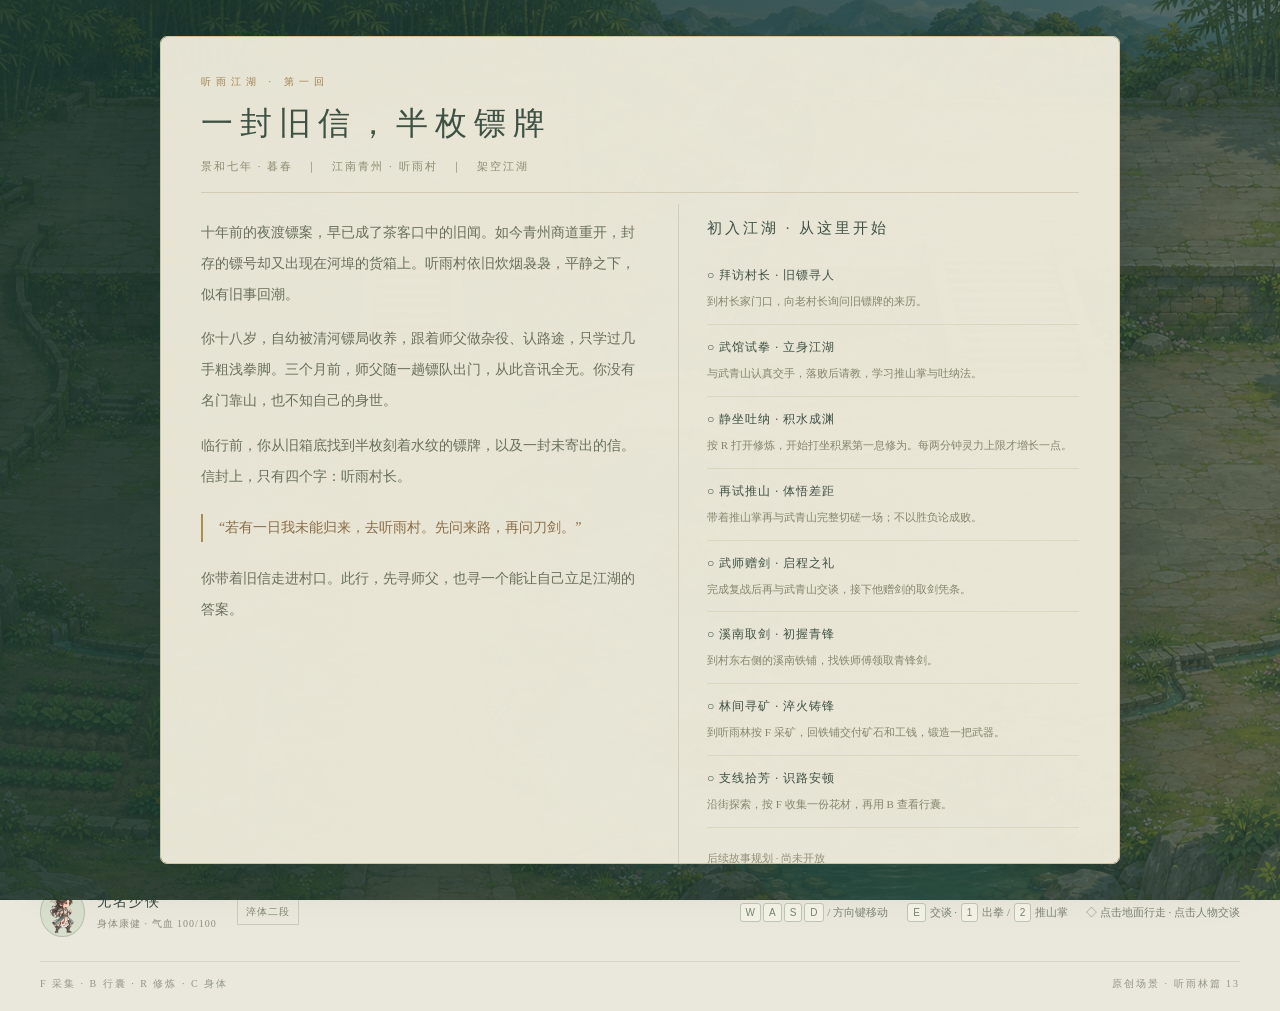
==== commit 6231e87e: "Add southern forest, bamboo clinic and hero condition; smooth sword attacks" ====
--- a/index.html
+++ b/index.html
@@ -9,7 +9,8 @@
   <link rel="stylesheet" href="battle.css?v=35f61060bdd1">
   <link rel="stylesheet" href="map-ui.css?v=7aeaa9b37c58">
   <link rel="stylesheet" href="inventory.css?v=2447b55187ff">
-  <link rel="stylesheet" href="smithy.css?v=ee4c5bae3f39">
+  <link rel="stylesheet" href="health.css?v=adb7d63f0c91">
+  <link rel="stylesheet" href="smithy.css?v=929451462991">
   <link rel="stylesheet" href="cultivation.css?v=65242c907f69">
   <link rel="stylesheet" href="story.css?v=f303fef5de98">
 </head>
@@ -22,12 +23,12 @@
     </header>
     <section class="game-frame" aria-label="听雨村探索场景">
       <canvas id="game" width="1280" height="800" tabindex="0" aria-label="用方向键或 WASD 移动，靠近人物后按 E 对话，也可点击地图移动和点击人物对话"></canvas>
-      <div class="map-heading"><strong>听雨村</strong><span>·</span><small id="area-name">南埠村口</small></div>
+      <div class="map-heading"><strong id="map-name">听雨村</strong><span>·</span><small id="area-name">南埠村口</small></div>
       <button class="quest" id="quest" type="button" title="自动前往村长家拜访老村长"><span id="quest-check">○</span><span id="quest-text">拜访老村长</span><span aria-hidden="true">↗</span></button>
       <button id="interaction" class="interaction" type="button" hidden><kbd>E</kbd> 与老村长交谈</button>
       <div id="loading" class="loading">正在铺开江湖画卷…</div>
       <button id="gather-prompt" class="gather-prompt" type="button" hidden><kbd>F</kbd><span id="gather-label">收集</span></button>
-      <div class="map-bottom"><div class="map-buttons"><button id="bag-toggle" class="bag-button" type="button">行囊 <span id="bag-count">0</span> · B</button><button id="cultivation-toggle" class="map-action" type="button">修为 · R</button><button id="find-trainer" class="map-action" type="button">⚔ 寻访武师</button><button id="outskirts-toggle" class="map-action" type="button">村外石坡 · 采矿</button><button id="reset" class="map-action" type="button">↺ 回到村口</button></div></div>
+      <div class="map-bottom"><div class="map-buttons"><button id="bag-toggle" class="bag-button" type="button">行囊 <span id="bag-count">0</span> · B</button><button id="cultivation-toggle" class="map-action" type="button">修为 · R</button><button id="find-trainer" class="map-action" type="button">⚔ 寻访武师</button><button id="outskirts-toggle" class="map-action" type="button">南行 · 听雨林</button><button id="find-doctor" class="map-action" type="button" hidden>寻访顾大夫</button><button id="health-toggle" class="map-action" type="button">身体 · C</button><button id="reset" class="map-action" type="button">↺ 回到村口</button></div></div>
       <div id="dialogue" class="dialogue" hidden role="dialog" aria-modal="true" aria-labelledby="speaker-name">
         <div class="portrait-wrap"><img src="assets/q/village-chief.png" alt="老村长，银发白须，拄着木杖，神情亲切"><div class="npc-information"><span id="npc-identity">老村长 · 村长</span><span id="npc-realm">淬体二段</span></div></div>
         <div class="dialogue-content"><div class="speaker-row"><h3 id="speaker-name">老村长</h3><button id="close-dialogue" aria-label="关闭对话" type="button">×</button></div><p id="dialogue-text"></p><div id="choices" class="choices"></div><button id="dialogue-next" type="button">继续 <span>↵</span></button></div>
@@ -35,7 +36,7 @@
       <section id="battle" class="battle" hidden aria-label="演武场回合制切磋">
         <header class="battle-heading"><div><small id="battle-location">听雨武馆 · 演武院</small><h2>以武会友</h2></div><div class="round-badge">第 <strong id="battle-round">一</strong> 回合<span id="battle-phase">你的回合</span></div><button id="battle-yield" type="button">认输离场 ↗</button></header>
         <div class="combatants">
-          <div class="fighter-card hero-card"><div class="fighter-title"><span>你</span><strong>无名少侠</strong><small id="hero-realm">淬体二段</small></div><div class="stat"><span>气血</span><div id="hero-hp-meter" class="meter hp" role="progressbar" aria-label="少侠气血" aria-valuemin="0" aria-valuemax="100"><i id="hero-hp-bar"></i></div><b id="hero-hp">100 / 100</b></div><div class="stat"><span>灵力</span><div id="hero-mp-meter" class="meter mp" role="progressbar" aria-label="少侠灵力" aria-valuemin="0" aria-valuemax="20"><i id="hero-mp-bar"></i></div><b id="hero-mp">20 / 20</b></div></div>
+          <div class="fighter-card hero-card"><div class="fighter-title"><span>你</span><strong id="battle-hero-name">无名少侠</strong><small id="hero-realm">淬体二段</small></div><div class="stat"><span>气血</span><div id="hero-hp-meter" class="meter hp" role="progressbar" aria-label="少侠气血" aria-valuemin="0" aria-valuemax="100"><i id="hero-hp-bar"></i></div><b id="hero-hp">100 / 100</b></div><div class="stat"><span>灵力</span><div id="hero-mp-meter" class="meter mp" role="progressbar" aria-label="少侠灵力" aria-valuemin="0" aria-valuemax="20"><i id="hero-mp-bar"></i></div><b id="hero-mp">20 / 20</b></div></div>
           <span class="versus">切 磋</span>
           <div class="fighter-card enemy-card"><div class="fighter-title"><span>友</span><strong>武青山</strong><small id="enemy-realm">通脉五段</small></div><div class="stat"><span>气血</span><div id="enemy-hp-meter" class="meter hp" role="progressbar" aria-label="武青山气血" aria-valuemin="0" aria-valuemax="360"><i id="enemy-hp-bar"></i></div><b id="enemy-hp">360 / 360</b></div><div class="stat"><span>灵力</span><div id="enemy-mp-meter" class="meter mp" role="progressbar" aria-label="武青山灵力" aria-valuemin="0" aria-valuemax="150"><i id="enemy-mp-bar"></i></div><b id="enemy-mp">150 / 150</b></div></div>
         </div>
@@ -48,8 +49,8 @@
         <div id="battle-result" class="battle-result" hidden role="dialog" aria-modal="true" aria-labelledby="result-title"><div class="result-paper"><small>点到即止 · 以武会友</small><h3 id="result-title">切磋获胜</h3><p id="result-message"></p><div class="result-actions"><button id="battle-again" type="button">再切磋一次</button><button id="battle-return" type="button">返回听雨村 ↗</button></div></div></div>
       </section>
     </section>
-    <footer class="below-map"><div class="character-chip"><img src="assets/q/hero-idle.png" alt="Q版无名少侠"><div><strong>无名少侠</strong><span>江湖路远，且行且看。</span></div><span id="map-hero-realm" class="level">淬体二段</span></div><div class="controls"><span><kbd>W</kbd><kbd>A</kbd><kbd>S</kbd><kbd>D</kbd> / 方向键移动</span><span><kbd>E</kbd> 交谈 · <kbd>1</kbd> 出拳 / <kbd>2</kbd> 推山掌</span><span class="mouse-hint">◇ 点击地面行走 · 点击人物交谈</span></div></footer>
-    <div class="page-note"><span>F 收集花卉 · B 行囊 · R 修炼</span><span>原创场景 · 初剑篇 12</span></div>
+    <footer class="below-map"><div class="character-chip"><img src="assets/q/hero-idle.png" alt="Q版无名少侠"><div><strong id="map-hero-name">无名少侠</strong><span id="hero-condition-short">身体康健</span></div><span id="map-hero-realm" class="level">淬体二段</span></div><div class="controls"><span><kbd>W</kbd><kbd>A</kbd><kbd>S</kbd><kbd>D</kbd> / 方向键移动</span><span><kbd>E</kbd> 交谈 · <kbd>1</kbd> 出拳 / <kbd>2</kbd> 推山掌</span><span class="mouse-hint">◇ 点击地面行走 · 点击人物交谈</span></div></footer>
+    <div class="page-note"><span>F 采集 · B 行囊 · R 修炼 · C 身体</span><span>原创场景 · 听雨林篇 13</span></div>
     <div id="announcement" role="status" aria-live="polite"></div>
   </main>
   <section id="story-opening" class="story-overlay" role="dialog" aria-modal="true" aria-labelledby="story-title"><div class="story-paper"><span class="story-kicker">听雨江湖 · 第一回</span><h2 id="story-title">一封旧信，半枚镖牌</h2><p class="story-time">景和七年 · 暮春　｜　江南青州 · 听雨村　｜　架空江湖</p><div class="story-columns"><div class="story-copy"><p>十年前的夜渡镖案，早已成了茶客口中的旧闻。如今青州商道重开，封存的镖号却又出现在河埠的货箱上。听雨村依旧炊烟袅袅，平静之下，似有旧事回潮。</p><p>你十八岁，自幼被清河镖局收养，跟着师父做杂役、认路途，只学过几手粗浅拳脚。三个月前，师父随一趟镖队出门，从此音讯全无。你没有名门靠山，也不知自己的身世。</p><p>临行前，你从旧箱底找到半枚刻着水纹的镖牌，以及一封未寄出的信。信封上，只有四个字：听雨村长。</p><blockquote>“若有一日我未能归来，去听雨村。先问来路，再问刀剑。”</blockquote><p>你带着旧信走进村口。此行，先寻师父，也寻一个能让自己立足江湖的答案。</p></div><div class="story-plan"><h3>初入江湖 · 从这里开始</h3><ol id="story-goals"></ol><p class="story-future">后续故事规划 · 尚未开放<br>到杏花酒肆追访夜渡旧闻 → 请铁匠辨认镖牌水纹 → 沿商道寻找失踪镖队。选择如何待人、是否守诺，也将成为江湖成长的一部分。</p></div></div><button id="story-enter" class="story-enter" type="button" disabled>踏入听雨村 ↗</button></div></section>
@@ -67,31 +68,36 @@
     <p class="cultivation-rule">六境各分十段 · 灵力达到大境界上限时须先完成突破任务。关闭或切到后台即收功，不计算离线修炼。已学功法与招式可在行囊的“功法典籍”中阅读全文。</p>
   </div></section>
   <section id="smithy" class="smithy-overlay" hidden role="dialog" aria-modal="true" aria-labelledby="smithy-title"><div class="smithy-paper"><header class="smithy-header"><div><small>听雨村 · 溪南铁铺</small><h2 id="smithy-title">炉火初红，一剑启程</h2></div><div class="smithy-wallet">金币 <strong id="smithy-gold">50</strong></div><button id="smithy-close" type="button" aria-label="离开铁铺">×</button></header>
-    <div class="smithy-welcome"><div class="smithy-portrait"><img src="assets/q/blacksmith.png" alt="铁师傅，束布巾、着皮围裙，手持铁锤的国风Q版铁匠"><strong>铁师傅 · 铁匠</strong><span id="smithy-realm">淬体六段</span></div><div><p id="smithy-greeting"></p><button id="smithy-claim" type="button">凭条领取青锋剑 · 免费</button><p id="smithy-materials"></p><button id="smithy-mine" type="button">前往村外石坡采矿 ↗</button></div><div class="smithy-furnace" aria-hidden="true">火</div></div>
+    <div class="smithy-welcome"><div class="smithy-portrait"><img src="assets/q/blacksmith.png" alt="铁师傅，束布巾、着皮围裙，手持铁锤的国风Q版铁匠"><strong>铁师傅 · 铁匠</strong><span id="smithy-realm">淬体六段</span></div><div><p id="smithy-greeting"></p><button id="smithy-claim" type="button">凭条领取青锋剑 · 免费</button><p id="smithy-materials"></p><button id="smithy-mine" type="button">南行听雨林采矿 ↗</button></div><div class="smithy-furnace" aria-hidden="true">火</div></div>
     <div id="forge-order" class="forge-order" hidden><p id="forge-order-text"></p><button id="forge-confirm" type="button">确认交付</button><button id="forge-cancel" type="button">取消</button></div><p id="smithy-feedback" class="smithy-feedback" role="status" aria-live="polite"></p>
     <section><h3>现货兵器 <small>金币购买 · 获得后在行囊装备</small></h3><div id="smithy-goods" class="smithy-goods"></div></section><section><h3>矿石锻造 <small>交付矿石与工钱 · 每次打造一把</small></h3><div id="smithy-recipes" class="smithy-recipes"></div></section><section class="smithy-sell"><h3>余矿回收 <small>出售多余矿石，换取盘缠</small></h3><div id="smithy-sell"></div></section></div></section>
-  <section id="outskirts" class="outskirts-overlay" hidden role="dialog" aria-modal="true" aria-labelledby="outskirts-title"><div class="outskirts-paper"><header><div><small>听雨村外 · 石坡矿径</small><h2 id="outskirts-title">石间寻矿</h2></div><button id="outskirts-close" type="button">返回听雨村 ↗</button></header><p id="outskirts-stocks"></p><div class="outskirts-map"><div id="ore-nodes"></div></div><footer><p>点击矿点选择，按 F 确认采集。矿脉每 60 秒恢复；点击不会自动采集。</p><button id="mine-confirm" type="button" disabled>选择矿点后按 F 采集</button><p id="mine-feedback" role="status" aria-live="polite"></p></footer></div></section>
+  <section id="doctor" class="care-overlay" hidden role="dialog" aria-modal="true" aria-labelledby="doctor-title"><div class="care-paper"><header><div><small>听雨林 · 青竹深处</small><h2 id="doctor-title">杏竹医馆</h2></div><span class="care-gold">金币 <strong id="doctor-gold"></strong></span><button id="doctor-close" type="button" aria-label="离开医馆">×</button></header><div class="doctor-welcome"><div><img src="assets/q/doctor.png" alt="顾大夫，青衣布帽、手持药囊与竹简的医生"><strong>顾大夫 · 医生</strong><span id="doctor-realm"></span></div><div><p>行走江湖，莫把伤势当作小事。先调养气血，再问剑锋。</p><p id="doctor-condition"></p><button id="doctor-treat" type="button">治疗并调养</button></div></div><p id="doctor-feedback" class="care-feedback" role="status" aria-live="polite"></p><h3>常备药品 <small>买入后可在行囊服用</small></h3><div id="doctor-goods" class="doctor-goods"></div><h3>收购药草</h3><div id="doctor-herbs" class="doctor-herbs"></div></div></section>
+  <section id="health" class="care-overlay" hidden role="dialog" aria-modal="true" aria-labelledby="health-title"><div class="care-paper health-paper"><header><div><small>少侠档案 · 身体状况</small><h2 id="health-title">观身知己</h2></div><button id="health-close" type="button" aria-label="关闭身体状况">×</button></header><div class="health-summary"><img src="assets/q/hero-idle.png" alt="少侠立绘"><div><h3 id="health-name"></h3><p id="health-realm"></p><strong id="health-status"></strong></div></div><div class="health-stat"><span>气血</span><b id="health-hp"></b><div class="meter hp"><i id="health-hp-bar"></i></div></div><div class="health-stat"><span>灵力</span><b id="health-mp"></b><div class="meter mp"><i id="health-mp-bar"></i></div></div><p id="health-info"></p><p id="health-description"></p><label for="hero-name-input">名字 <small>1—10 字</small></label><div class="hero-name-editor"><input id="hero-name-input" maxlength="10" autocomplete="off"><button id="hero-name-save" type="button">保存名字</button></div><p id="health-feedback" class="care-feedback" role="status" aria-live="polite"></p></div></section>
   <script src="manuals.js?v=c6a54bf7ae6a"></script>
-  <script src="forge.js?v=d36cadf8b1d0"></script>
-  <script src="smithy.js?v=27e9a568b548"></script>
-  <script src="martial.js?v=727d2765d571"></script>
+  <script src="forge.js?v=01e3bf16a0ad"></script>
+  <script src="smithy.js?v=b089a1d1e9bb"></script>
+  <script src="martial.js?v=89e9388e4f31"></script>
   <script src="cultivation.js?v=1d406b2e1b43"></script>
-  <script src="combat-rules.js?v=bc50f26f2c55"></script>
+  <script src="combat-rules.js?v=07da2da6cfec"></script>
   
-  <script src="battle-moves.js?v=bbe866cf9f58"></script>
+  <script src="battle-moves.js?v=f0684ef89407"></script>
   <script src="sprite-data.js?v=fbec480159ad"></script>
   <script src="sprites.js?v=fce576843c1c"></script>
   <script src="weapon-art.js?v=522aec77b25c"></script>
-  <script src="weapon-sprites.js?v=f5ba4a2922e0"></script>
+  <script src="weapon-sprites.js?v=679f98658df9"></script>
   <script src="hero-run.js?v=68e877566130"></script>
   <script src="battle-fx.js?v=576c2b19f755"></script>
   <script src="battle-scenes.js?v=ff601210da5a"></script>
-  <script src="battle.js?v=92bd259dc2a0"></script>
+  <script src="battle.js?v=30799d275e68"></script>
   <script src="village-map.js?v=96ec6fc556aa"></script>
+  <script src="navigation.js?v=652f51b593dc"></script>
+  <script src="forest-map.js?v=47e7e5b9213b"></script>
+  <script src="forest-resources.js?v=ac426d5c708b"></script>
+  <script src="health.js?v=07f96e68fb25"></script>
   <script src="gathering.js?v=d74dd4d7166d"></script>
-  <script src="inventory.js?v=050c5d02c7a4"></script>
-  <script src="story.js?v=a3adf9e7407e"></script>
+  <script src="inventory.js?v=01b6cb65537e"></script>
+  <script src="story.js?v=06ce43c95999"></script>
   <script src="story-view.js?v=bc3894be0da5"></script>
-  <script src="game.js?v=539b40138694"></script>
+  <script src="game.js?v=666c7eb11aaa"></script>
 </body>
 </html>
--- a/health.css
+++ b/health.css
@@ -0,0 +1 @@
+.care-overlay{position:fixed;inset:0;z-index:37;background:#20392f9c;backdrop-filter:blur(6px);display:grid;place-items:center;padding:20px;color:#4c604e}.care-paper{width:min(810px,100%);max-height:93vh;overflow:auto;padding:25px 30px;background:#f0ecdc;border:1px solid #b8bea0;border-radius:7px;box-shadow:0 20px 70px #102b2755}.care-paper header{display:flex;align-items:center;gap:15px;border-bottom:1px solid #cad0b5;padding-bottom:16px}.care-paper header small{font-size:10px;letter-spacing:4px;color:#8d967c}.care-paper h2{font-size:27px;font-weight:500;letter-spacing:5px;margin:8px 0 0}.care-paper header>button{border:0;background:none;font-size:27px;color:#8e957d;margin-left:auto}.care-gold{margin-left:auto;font-size:12px;color:#9d824b}.care-gold strong{font:20px Georgia,serif}.doctor-welcome{display:grid;grid-template-columns:125px 1fr;gap:27px;padding:20px 0;border-bottom:1px solid #d2d3ba;align-items:center}.doctor-welcome img{height:145px;width:118px;object-fit:contain;display:block;margin:auto}.doctor-welcome>div:first-child{text-align:center}.doctor-welcome strong,.doctor-welcome span{display:block;font-size:11px;font-weight:500;margin-top:6px}.doctor-welcome span{font-size:10px;color:#8b9677}.care-paper p{font-size:12px;line-height:2;color:#808a72}.care-paper button:not(header button){border:1px solid #a1b18e;background:#dce7d0;color:#506a47;padding:9px 13px;border-radius:4px;font-size:12px}.care-paper button:disabled{opacity:.5;cursor:not-allowed}.care-paper h3{font-size:17px;font-weight:500;letter-spacing:3px;margin:22px 0 16px}.care-paper h3 small{font-size:10px;letter-spacing:0;color:#8e977f}.doctor-goods{display:grid;grid-template-columns:repeat(3,1fr);gap:14px}.medicine-card{padding:16px 12px;border:1px solid #c4ccb0;border-radius:4px;background:#f6f3e5;text-align:center}.medicine-icon{display:grid;place-content:center;width:43px;height:52px;background:linear-gradient(115deg,#cbd6b7,#e5e4ce);border:1px solid #99ac85;border-radius:2px 2px 9px 9px;color:#677c55;font:18px 'Songti SC',serif;margin:7px auto 13px;box-shadow:inset 0 4px #78936a66}.medicine-card h4{font-size:15px;font-weight:500;letter-spacing:3px;margin:10px 0}.medicine-card p{font-size:11px;min-height:44px}.medicine-card small{display:block;color:#99a087;font-size:10px;margin-bottom:12px}.doctor-herbs{display:grid;grid-template-columns:1fr 1fr;gap:14px}.herb-sale{display:flex;flex-wrap:wrap;align-items:center;gap:10px;padding:12px;border:1px solid #c6ccb1;border-radius:4px;background:#e7ebd8}.herb-sale img{height:65px;width:60px;object-fit:contain}.herb-sale span{font-size:11px}.herb-sale button{margin-left:auto!important;font-size:10px!important}.care-paper .care-feedback{min-height:20px;color:#967940;font-size:12px}.health-paper{width:min(550px,100%)}.health-summary{display:flex;gap:23px;align-items:center;padding:20px 0}.health-summary img{height:150px;width:120px;object-fit:contain}.health-summary h3{font-size:23px;margin:0}.health-summary strong{font-size:13px;font-weight:500;letter-spacing:3px;color:#8b8860}.health-stat{display:grid;grid-template-columns:1fr 1fr;gap:10px;margin:12px 0;font-size:12px}.health-stat b{text-align:right;font:13px Georgia,serif}.health-stat .meter{grid-column:1/-1}.health-stat .meter i{display:block;height:100%}.health-paper label{display:block;border-top:1px solid #cdd0b9;padding-top:17px;margin-top:20px;font-size:12px}.health-paper label small{color:#969e84;font-size:10px;margin-left:7px}.hero-name-editor{display:flex;gap:10px;margin-top:9px}.hero-name-editor input{flex:1;min-width:0;background:#fbf7e7;border:1px solid #b3c0a2;border-radius:4px;padding:9px;font:14px 'Songti SC',serif;color:#52694a}.bag-slot .medicine-icon{height:48px;width:38px}#health-hp-bar{background:linear-gradient(90deg,#748f68,#b7c88e)}#health-mp-bar{background:linear-gradient(90deg,#63949d,#a0c2b8)}@media(max-width:650px){.care-overlay{padding:10px}.care-paper{padding:18px}.doctor-welcome{grid-template-columns:88px 1fr;gap:16px}.doctor-welcome img{width:85px;height:120px}.doctor-welcome p{font-size:11px}.care-paper h2{font-size:23px}.doctor-goods{grid-template-columns:1fr}.medicine-card{display:grid;grid-template-columns:50px 1fr;gap:4px 10px;text-align:left;padding:12px}.medicine-card .medicine-icon{grid-row:1/4;margin:auto}.medicine-card h4{margin:0}.medicine-card p{min-height:0;margin:4px 0}.medicine-card button{grid-column:2}.doctor-herbs{grid-template-columns:1fr}.health-summary img{height:125px;width:100px}}
--- a/smithy.css
+++ b/smithy.css
@@ -1,2 +1,2 @@
-.smithy-overlay,.outskirts-overlay{position:fixed;inset:0;z-index:36;background:#25342ca1;backdrop-filter:blur(5px);padding:22px;display:grid;place-items:center;color:#524b39}.smithy-paper{width:min(1000px,100%);max-height:94vh;overflow:auto;background:#f2ead8;border:1px solid #b09a71;border-radius:7px;padding:24px 30px;box-shadow:0 20px 80px #1e2b2755}.smithy-header{display:flex;align-items:center;gap:20px;border-bottom:1px solid #cbbf9e;padding-bottom:17px}.smithy-header small,.outskirts-paper header small{font-size:10px;letter-spacing:4px;color:#9c845c}.smithy-header h2,.outskirts-paper h2{font-size:26px;font-weight:500;letter-spacing:4px;margin:8px 0 0}.smithy-wallet{margin-left:auto;font-size:12px;color:#9c793b;white-space:nowrap}.smithy-wallet strong{font:23px Georgia,serif;padding-left:5px}#smithy-close{border:0;background:none;font-size:28px;color:#958064}.smithy-welcome{display:grid;grid-template-columns:125px 1fr 65px;gap:25px;align-items:center;padding:18px 0;border-bottom:1px solid #d0c4a6}.smithy-portrait{text-align:center;display:flex;align-items:center;flex-direction:column;gap:5px}.smithy-portrait img{height:135px;width:115px;object-fit:contain;filter:drop-shadow(0 3px 4px #52472c22)}.smithy-portrait strong{font-size:11px;font-weight:500;white-space:nowrap}.smithy-portrait span{font-size:10px;color:#7f8b68}.smithy-welcome p{font-size:13px;line-height:2;margin:0 0 10px;color:#7e765d}.smithy-welcome button,.smithy-product button,.smithy-recipe button,.smithy-sell button,.forge-order button{border:1px solid #b59d70;background:#e9d8b5;color:#755c31;border-radius:3px;font-size:11px;padding:8px 12px}.smithy-welcome #smithy-mine{background:#e1e5cf;border-color:#adb994;color:#5d744c}#smithy-materials{font-size:11px;margin:14px 0 9px;color:#99835c}.smithy-paper button:disabled{opacity:.5;cursor:not-allowed}.smithy-paper h3{font-size:16px;font-weight:500;letter-spacing:3px;margin:23px 0 15px}.smithy-paper h3 small{font-size:10px;letter-spacing:0;color:#9b9276;margin-left:10px}.smithy-goods{display:grid;grid-template-columns:repeat(3,1fr);gap:15px}.smithy-product{display:grid;grid-template-columns:48px 1fr;gap:10px;background:#f8f1e0;border:1px solid #d2c5a5;border-radius:4px;padding:16px 13px}.smithy-product img{width:42px;height:136px;object-fit:contain;grid-row:1/3;filter:drop-shadow(2px 3px 2px #6f6a4a30)}.smithy-product h4,.smithy-recipe h4{font-size:15px;font-weight:500;letter-spacing:2px;margin:2px 0 9px}.smithy-product p{font-size:10px;color:#97825b}.smithy-product small{font-size:10px;line-height:1.9;display:block;color:#9b9276}.smithy-product button{align-self:end;white-space:nowrap}.smithy-recipes{display:grid;grid-template-columns:1fr 1fr;gap:15px}.smithy-recipe{background:#e7e7d5;border:1px solid #c0c5a7;border-radius:4px;padding:15px}.smithy-recipe p,.smithy-recipe small{font-size:11px;line-height:1.9;color:#899172}.smithy-recipe button{display:block;margin-top:12px;background:#dce4ce;border-color:#a9b891;color:#586b48}.smithy-sell button{margin:0 9px 6px 0;background:#eee7d2;color:#8d7b53}.forge-order{position:sticky;top:0;z-index:3;background:#f8efd9;border:1px solid #b79a5e;box-shadow:0 5px 15px #634c2b22;padding:14px;border-radius:4px;margin-top:12px}.forge-order p{font-size:12px;line-height:1.8;margin-top:0}.forge-order button+button{background:transparent;margin-left:8px}.smithy-feedback{min-height:18px;color:#8f6d37;font-size:12px;line-height:1.8}.smithy-furnace{height:70px;width:60px;border:5px solid #8b785c;border-radius:50% 50% 10% 10%;background:radial-gradient(ellipse at bottom,#ffc35d,#aa5930 55%,#594a38 75%);display:grid;place-content:center;color:#f9d19a;font-size:25px;text-shadow:0 0 15px #ffb124;box-shadow:0 0 18px #e7a64f44}.forge-success .smithy-furnace{animation:forge-glow .75s ease-in-out 2}@keyframes forge-glow{50%{filter:brightness(1.5);box-shadow:0 0 35px #e8ab4d}}.outskirts-paper{width:min(1050px,100%);max-height:94vh;overflow:auto;padding:24px;background:#ecebd9;border:1px solid #bfc4a4;border-radius:6px;box-shadow:0 20px 80px #1e2b2755}.outskirts-paper header{display:flex;justify-content:space-between;align-items:center;gap:15px}.outskirts-paper header button{font-size:11px;border:1px solid #b5bfa0;background:#f5f1df;padding:10px;border-radius:3px}.outskirts-map{position:relative;aspect-ratio:16/9;border-radius:4px;overflow:hidden;background:url('assets/maps/outskirts.png') center/cover;border:1px solid #bfc1a4}.outskirts-map>div{position:absolute;inset:0}.ore-node{position:absolute;transform:translate(-50%,-50%);font-size:11px;background:#e7ebdded;border:1px solid #94a394;border-radius:4px;padding:8px 11px;color:#53685e;box-shadow:0 4px 12px #43513c33;white-space:nowrap}.ore-node:before{content:'◆';font-size:16px;color:#667d83;margin-right:5px}.ore-node.copper:before{color:#b5784a}.ore-node[aria-pressed=true]{border-color:#967037;box-shadow:0 0 0 2px #e9d39a,0 4px 15px #43513c33;background:#fff4d8}.outskirts-paper footer{display:flex;align-items:center;flex-wrap:wrap;gap:10px;justify-content:space-between;padding-top:14px}.outskirts-paper p{font-size:11px;line-height:1.9;color:#869073}.outskirts-paper #mine-confirm{border:1px solid #8aa27c;background:#dce6ce;padding:10px 15px;border-radius:4px;color:#4f6943;font-size:12px}.outskirts-paper #mine-confirm:disabled{opacity:.5;cursor:not-allowed}#mine-feedback{width:100%;min-height:15px;margin:0}@media(max-width:700px){.smithy-overlay,.outskirts-overlay{padding:10px}.smithy-paper,.outskirts-paper{padding:17px}.smithy-header{gap:10px}.smithy-header h2,.outskirts-paper h2{font-size:19px;letter-spacing:2px}.smithy-header small{font-size:8px;letter-spacing:2px}.smithy-wallet strong{font-size:18px}.smithy-welcome{grid-template-columns:88px 1fr;gap:13px}.smithy-portrait img{width:85px;height:115px}.smithy-welcome p{font-size:11px}.smithy-furnace{display:none}.smithy-paper h3 small{display:block;margin:8px 0 0;line-height:1.8}.smithy-goods{grid-template-columns:1fr}.smithy-product{grid-template-columns:50px 1fr auto;align-items:center;gap:13px;padding:12px}.smithy-product img{height:100px;grid-row:auto}.smithy-product button{padding:9px;white-space:normal;max-width:85px}.smithy-recipes{grid-template-columns:1fr}.outskirts-map{aspect-ratio:1.15}.ore-node{font-size:9px;padding:6px}.outskirts-map{background-size:cover}.map-buttons{flex-wrap:wrap}}
+.smithy-overlay{position:fixed;inset:0;z-index:36;background:#25342ca1;backdrop-filter:blur(5px);padding:22px;display:grid;place-items:center;color:#524b39}.smithy-paper{width:min(1000px,100%);max-height:94vh;overflow:auto;background:#f2ead8;border:1px solid #b09a71;border-radius:7px;padding:24px 30px;box-shadow:0 20px 80px #1e2b2755}.smithy-header{display:flex;align-items:center;gap:20px;border-bottom:1px solid #cbbf9e;padding-bottom:17px}.smithy-header small{font-size:10px;letter-spacing:4px;color:#9c845c}.smithy-header h2{font-size:26px;font-weight:500;letter-spacing:4px;margin:8px 0 0}.smithy-wallet{margin-left:auto;font-size:12px;color:#9c793b;white-space:nowrap}.smithy-wallet strong{font:23px Georgia,serif;padding-left:5px}#smithy-close{border:0;background:none;font-size:28px;color:#958064}.smithy-welcome{display:grid;grid-template-columns:125px 1fr 65px;gap:25px;align-items:center;padding:18px 0;border-bottom:1px solid #d0c4a6}.smithy-portrait{text-align:center;display:flex;align-items:center;flex-direction:column;gap:5px}.smithy-portrait img{height:135px;width:115px;object-fit:contain;filter:drop-shadow(0 3px 4px #52472c22)}.smithy-portrait strong{font-size:11px;font-weight:500;white-space:nowrap}.smithy-portrait span{font-size:10px;color:#7f8b68}.smithy-welcome p{font-size:13px;line-height:2;margin:0 0 10px;color:#7e765d}.smithy-welcome button,.smithy-product button,.smithy-recipe button,.smithy-sell button,.forge-order button{border:1px solid #b59d70;background:#e9d8b5;color:#755c31;border-radius:3px;font-size:11px;padding:8px 12px}.smithy-welcome #smithy-mine{background:#e1e5cf;border-color:#adb994;color:#5d744c}#smithy-materials{font-size:11px;margin:14px 0 9px;color:#99835c}.smithy-paper button:disabled{opacity:.5;cursor:not-allowed}.smithy-paper h3{font-size:16px;font-weight:500;letter-spacing:3px;margin:23px 0 15px}.smithy-paper h3 small{font-size:10px;letter-spacing:0;color:#9b9276;margin-left:10px}.smithy-goods{display:grid;grid-template-columns:repeat(3,1fr);gap:15px}.smithy-product{display:grid;grid-template-columns:48px 1fr;gap:10px;background:#f8f1e0;border:1px solid #d2c5a5;border-radius:4px;padding:16px 13px}.smithy-product img{width:42px;height:136px;object-fit:contain;grid-row:1/3;filter:drop-shadow(2px 3px 2px #6f6a4a30)}.smithy-product h4,.smithy-recipe h4{font-size:15px;font-weight:500;letter-spacing:2px;margin:2px 0 9px}.smithy-product p{font-size:10px;color:#97825b}.smithy-product small{font-size:10px;line-height:1.9;display:block;color:#9b9276}.smithy-product button{align-self:end;white-space:nowrap}.smithy-recipes{display:grid;grid-template-columns:1fr 1fr;gap:15px}.smithy-recipe{background:#e7e7d5;border:1px solid #c0c5a7;border-radius:4px;padding:15px}.smithy-recipe p,.smithy-recipe small{font-size:11px;line-height:1.9;color:#899172}.smithy-recipe button{display:block;margin-top:12px;background:#dce4ce;border-color:#a9b891;color:#586b48}.smithy-sell button{margin:0 9px 6px 0;background:#eee7d2;color:#8d7b53}.forge-order{position:sticky;top:0;z-index:3;background:#f8efd9;border:1px solid #b79a5e;box-shadow:0 5px 15px #634c2b22;padding:14px;border-radius:4px;margin-top:12px}.forge-order p{font-size:12px;line-height:1.8;margin-top:0}.forge-order button+button{background:transparent;margin-left:8px}.smithy-feedback{min-height:18px;color:#8f6d37;font-size:12px;line-height:1.8}.smithy-furnace{height:70px;width:60px;border:5px solid #8b785c;border-radius:50% 50% 10% 10%;background:radial-gradient(ellipse at bottom,#ffc35d,#aa5930 55%,#594a38 75%);display:grid;place-content:center;color:#f9d19a;font-size:25px;text-shadow:0 0 15px #ffb124;box-shadow:0 0 18px #e7a64f44}.forge-success .smithy-furnace{animation:forge-glow .75s ease-in-out 2}@keyframes forge-glow{50%{filter:brightness(1.5);box-shadow:0 0 35px #e8ab4d}}@media(max-width:700px){.smithy-overlay{padding:10px}.smithy-paper{padding:17px}.smithy-header{gap:10px}.smithy-header h2{font-size:19px;letter-spacing:2px}.smithy-header small{font-size:8px;letter-spacing:2px}.smithy-wallet strong{font-size:18px}.smithy-welcome{grid-template-columns:88px 1fr;gap:13px}.smithy-portrait img{width:85px;height:115px}.smithy-welcome p{font-size:11px}.smithy-furnace{display:none}.smithy-paper h3 small{display:block;margin:8px 0 0;line-height:1.8}.smithy-goods{grid-template-columns:1fr}.smithy-product{grid-template-columns:50px 1fr auto;align-items:center;gap:13px;padding:12px}.smithy-product img{height:100px;grid-row:auto}.smithy-product button{padding:9px;white-space:normal;max-width:85px}.smithy-recipes{grid-template-columns:1fr}.map-buttons{flex-wrap:wrap}}
 @media(max-width:480px){.interaction,.gather-prompt{bottom:94px}}
